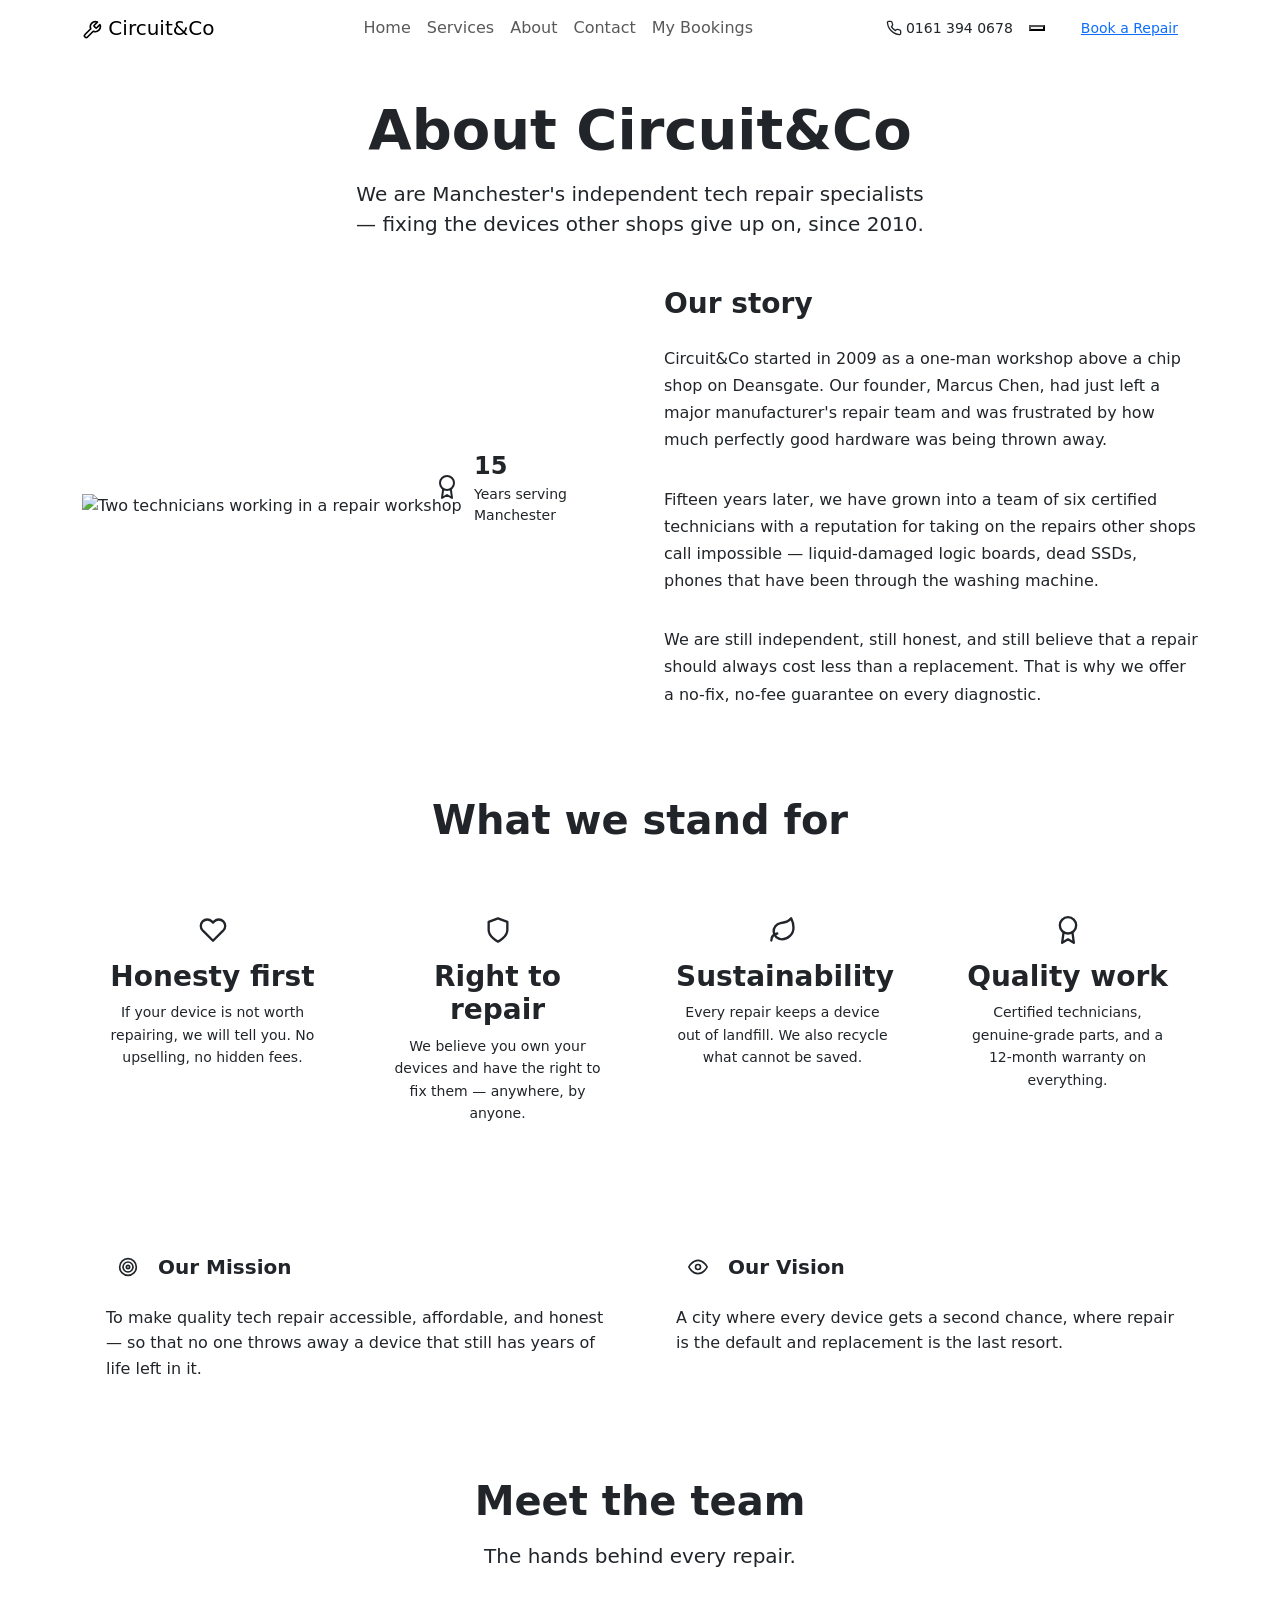
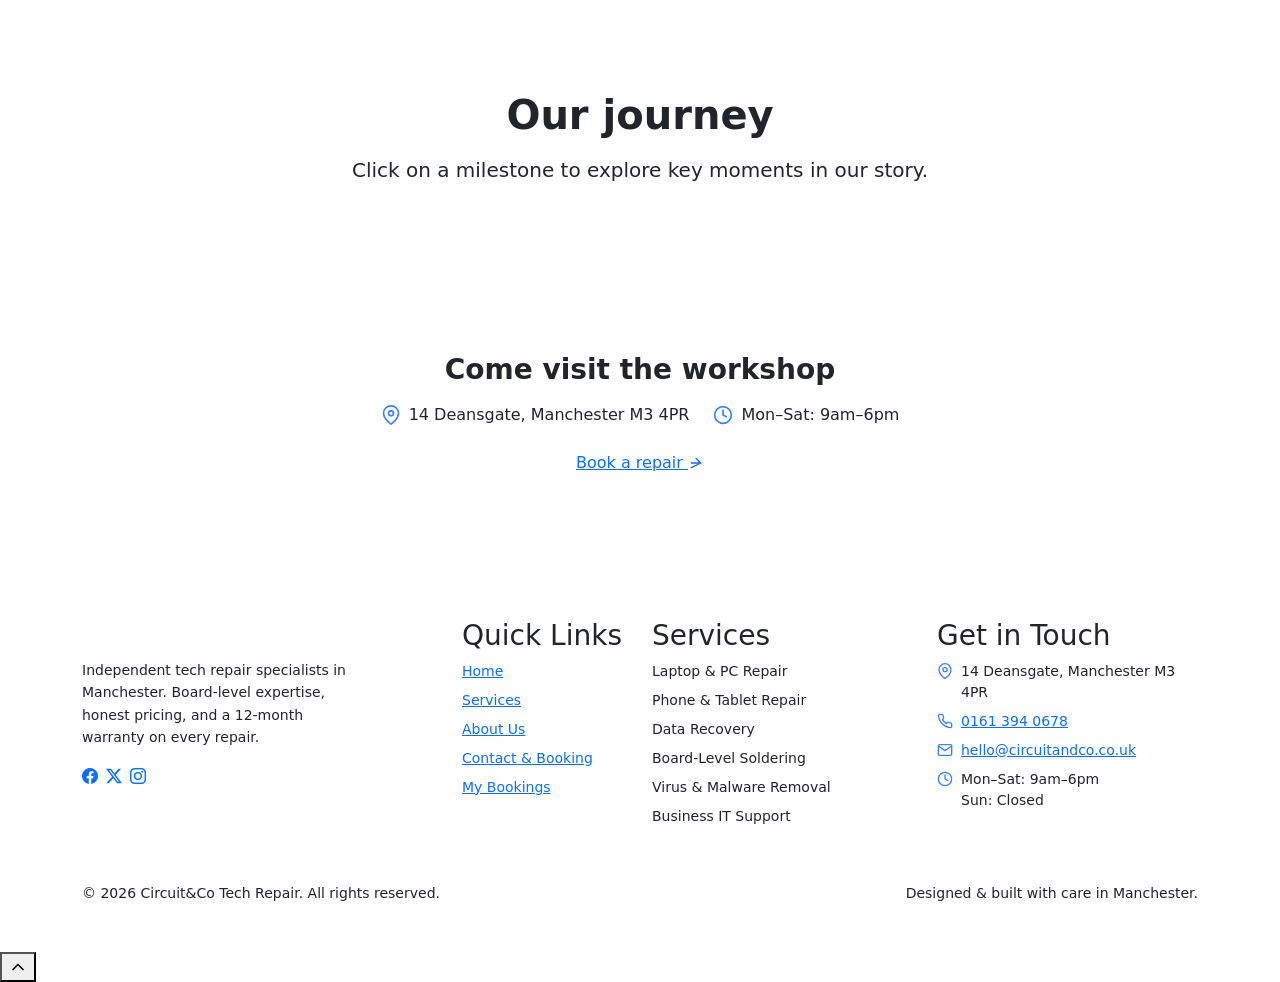
==== about.html @ a2ac9a2c "Create about.html This file contains the complete HTML structure for the About page of Circuit&Co, i" ====
<!doctype html>
<html lang="en">
  <head>
    <meta charset="UTF-8" />
    <meta name="viewport" content="width=device-width, initial-scale=1.0" />
    <meta name="description" content="About Circuit&Co — Manchester's independent tech repair specialists since 2010." />
    <title>About | Circuit&Co Tech Repair</title>
    <link href="https://cdn.jsdelivr.net/npm/bootstrap@5.3.3/dist/css/bootstrap.min.css" rel="stylesheet" />
    <link href="https://cdn.jsdelivr.net/npm/bootstrap-icons@1.11.3/font/bootstrap-icons.min.css" rel="stylesheet" />
    <link href="mycss/style.css" rel="stylesheet" />
  </head>
  <body>
    <!-- Shared navbar with glassmorphism styling -->
    <nav class="navbar navbar-expand-lg navbar-custom fixed-top" id="mainNav">
      <div class="container">
        <a class="navbar-brand" href="index.html">
          <span class="brand-icon"><svg xmlns="http://www.w3.org/2000/svg" width="20" height="20" viewBox="0 0 24 24" fill="none" stroke="currentColor" stroke-width="2" stroke-linecap="round" stroke-linejoin="round"><path d="M14.7 6.3a1 1 0 0 0 0 1.4l1.6 1.6a1 1 0 0 0 1.4 0l3.77-3.77a6 6 0 0 1-7.94 7.94l-6.91 6.91a2.12 2.12 0 0 1-3-3l6.91-6.91a6 6 0 0 1 7.94-7.94l-3.76 3.76z"/></svg></span>
          Circuit<span class="text-gradient">&Co</span>
        </a>
        <button class="navbar-toggler border-0" type="button" data-bs-toggle="collapse" data-bs-target="#navContent" aria-controls="navContent" aria-expanded="false" aria-label="Toggle navigation">
          <svg xmlns="http://www.w3.org/2000/svg" width="24" height="24" viewBox="0 0 24 24" fill="none" stroke="currentColor" stroke-width="2" stroke-linecap="round" stroke-linejoin="round"><line x1="3" y1="12" x2="21" y2="12"/><line x1="3" y1="6" x2="21" y2="6"/><line x1="3" y1="18" x2="21" y2="18"/></svg>
        </button>
        <div class="collapse navbar-collapse" id="navContent">
          <ul class="navbar-nav mx-auto">
            <li class="nav-item"><a class="nav-link" href="index.html">Home</a></li>
            <li class="nav-item"><a class="nav-link" href="services.html">Services</a></li>
            <li class="nav-item"><a class="nav-link" href="about.html">About</a></li>
            <li class="nav-item"><a class="nav-link" href="contact.html">Contact</a></li>
            <li class="nav-item"><a class="nav-link" href="bookings.html">My Bookings</a></li>
          </ul>
          <div class="d-flex align-items-center gap-3">
            <a href="tel:+441613940678" class="d-none d-lg-flex align-items-center gap-1 text-decoration-none small fw-medium" style="color: var(--slate-600);">
              <svg xmlns="http://www.w3.org/2000/svg" width="16" height="16" viewBox="0 0 24 24" fill="none" stroke="currentColor" stroke-width="2" stroke-linecap="round" stroke-linejoin="round"><path d="M22 16.92v3a2 2 0 0 1-2.18 2 19.79 19.79 0 0 1-8.63-3.07 19.5 19.5 0 0 1-6-6 19.79 19.79 0 0 1-3.07-8.67A2 2 0 0 1 4.11 2h3a2 2 0 0 1 2 1.72 12.84 12.84 0 0 0 .7 2.81 2 2 0 0 1-.45 2.11L8.09 9.91a16 16 0 0 0 6 6l1.27-1.27a2 2 0 0 1 2.11-.45 12.84 12.84 0 0 0 2.81.7A2 2 0 0 1 22 16.92z"/></svg>
              0161 394 0678
            </a>
            <!-- Dark/Light theme toggle -->
            <button class="theme-toggle" id="themeToggle" aria-label="Switch to dark mode"></button>
            <a href="contact.html" class="btn-primary-custom" style="font-size: 0.875rem; padding: 0.5rem 1.25rem;">Book a Repair</a>
          </div>
        </div>
      </div>
    </nav>

    <main style="padding-top: 80px;">
      <section class="py-3 pb-2">
        <div class="container text-center" style="max-width: 600px; margin: 0 auto;">
          <h1 class="display-4 fw-bold mb-3 animate-fade-in-up" style="color: var(--slate-900);">About <span class="text-gradient">Circuit&Co</span></h1>
          <p class="fs-5 animate-fade-in-up" style="color: var(--slate-600); animation-delay: 0.1s;">We are Manchester's independent tech repair specialists — fixing the devices other shops give up on, since 2010.</p>
        </div>
      </section>

      <section class="py-4">
        <div class="container">
          <div class="row align-items-center g-5">
            <div class="col-lg-6">
              <div class="position-relative">
                <div class="hero-img-wrap">
                  <img src="https://images.pexels.com/photos/4489776/pexels-photo-4489776.jpeg?auto=compress&cs=tinysrgb&h=650&w=940" alt="Two technicians working in a repair workshop" style="height: 400px;" loading="lazy" />
                </div>
                <div class="glass-strong position-absolute p-3" style="bottom: -24px; right: -16px; max-width: 220px;">
                  <div class="d-flex align-items-center gap-2">
                    <div class="d-flex align-items-center justify-content-center rounded-3" style="width: 48px; height: 48px; background: var(--primary-100); color: var(--primary-600);">
                      <svg xmlns="http://www.w3.org/2000/svg" width="24" height="24" viewBox="0 0 24 24" fill="none" stroke="currentColor" stroke-width="2" stroke-linecap="round" stroke-linejoin="round"><circle cx="12" cy="8" r="7"/><polyline points="8.21 13.89 7 23 12 20 17 23 15.79 13.88"/></svg>
                    </div>
                    <div>
                      <p class="fs-4 fw-bold mb-0" style="color: var(--slate-900);">15</p>
                      <p class="small mb-0" style="color: var(--slate-500);">Years serving Manchester</p>
                    </div>
                  </div>
                </div>
              </div>
            </div>
            <div class="col-lg-6">
              <h2 class="fs-3 fw-bold mb-4" style="color: var(--slate-900);">Our story</h2>
              <div class="d-flex flex-column gap-3" style="color: var(--slate-600); line-height: 1.7;">
                <p>Circuit&Co started in 2009 as a one-man workshop above a chip shop on Deansgate. Our founder, Marcus Chen, had just left a major manufacturer's repair team and was frustrated by how much perfectly good hardware was being thrown away.</p>
                <p>Fifteen years later, we have grown into a team of six certified technicians with a reputation for taking on the repairs other shops call impossible — liquid-damaged logic boards, dead SSDs, phones that have been through the washing machine.</p>
                <p>We are still independent, still honest, and still believe that a repair should always cost less than a replacement. That is why we offer a no-fix, no-fee guarantee on every diagnostic.</p>
              </div>
            </div>
          </div>
        </div>
      </section>

      <section class="py-5">
        <div class="container">
          <div class="text-center mb-5" style="max-width: 600px; margin: 0 auto;">
            <h2 class="display-6 fw-bold mb-3" style="color: var(--slate-900);">What we <span class="text-gradient">stand for</span></h2>
          </div>
          <div class="row g-4 stagger">
            <div class="col-sm-6 col-lg-3">
              <div class="glass p-4 text-center">
                <div class="service-icon-wrap mx-auto mb-3"><svg xmlns="http://www.w3.org/2000/svg" width="28" height="28" viewBox="0 0 24 24" fill="none" stroke="currentColor" stroke-width="2" stroke-linecap="round" stroke-linejoin="round"><path d="M20.84 4.61a5.5 5.5 0 0 0-7.78 0L12 5.67l-1.06-1.06a5.5 5.5 0 0 0-7.78 7.78l1.06 1.06L12 21.23l7.78-7.78 1.06-1.06a5.5 5.5 0 0 0 0-7.78z"/></svg></div>
                <h3 class="fw-bold mb-2" style="color: var(--slate-900);">Honesty first</h3>
                <p class="small mb-0" style="color: var(--slate-600); line-height: 1.6;">If your device is not worth repairing, we will tell you. No upselling, no hidden fees.</p>
              </div>
            </div>
            <div class="col-sm-6 col-lg-3">
              <div class="glass p-4 text-center">
                <div class="service-icon-wrap mx-auto mb-3"><svg xmlns="http://www.w3.org/2000/svg" width="28" height="28" viewBox="0 0 24 24" fill="none" stroke="currentColor" stroke-width="2" stroke-linecap="round" stroke-linejoin="round"><path d="M12 22s8-4 8-10V5l-8-3-8 3v7c0 6 8 10 8 10z"/></svg></div>
                <h3 class="fw-bold mb-2" style="color: var(--slate-900);">Right to repair</h3>
                <p class="small mb-0" style="color: var(--slate-600); line-height: 1.6;">We believe you own your devices and have the right to fix them — anywhere, by anyone.</p>
              </div>
            </div>
            <div class="col-sm-6 col-lg-3">
              <div class="glass p-4 text-center">
                <div class="service-icon-wrap mx-auto mb-3"><svg xmlns="http://www.w3.org/2000/svg" width="28" height="28" viewBox="0 0 24 24" fill="none" stroke="currentColor" stroke-width="2" stroke-linecap="round" stroke-linejoin="round"><path d="M11 20A7 7 0 0 1 9.8 6.1C15.5 5 17 4.48 19 2c1 2 2 4.18 2 8 0 5.5-4.78 10-10 10z"/><path d="M2 21c0-3 1.85-5.36 5.08-6"/></svg></div>
                <h3 class="fw-bold mb-2" style="color: var(--slate-900);">Sustainability</h3>
                <p class="small mb-0" style="color: var(--slate-600); line-height: 1.6;">Every repair keeps a device out of landfill. We also recycle what cannot be saved.</p>
              </div>
            </div>
            <div class="col-sm-6 col-lg-3">
              <div class="glass p-4 text-center">
                <div class="service-icon-wrap mx-auto mb-3"><svg xmlns="http://www.w3.org/2000/svg" width="28" height="28" viewBox="0 0 24 24" fill="none" stroke="currentColor" stroke-width="2" stroke-linecap="round" stroke-linejoin="round"><circle cx="12" cy="8" r="7"/><polyline points="8.21 13.89 7 23 12 20 17 23 15.79 13.88"/></svg></div>
                <h3 class="fw-bold mb-2" style="color: var(--slate-900);">Quality work</h3>
                <p class="small mb-0" style="color: var(--slate-600); line-height: 1.6;">Certified technicians, genuine-grade parts, and a 12-month warranty on everything.</p>
              </div>
            </div>
          </div>
        </div>
      </section>

      <section class="py-4">
        <div class="container">
          <div class="row g-4">
            <div class="col-md-6">
              <div class="glass p-4">
                <div class="d-flex align-items-center gap-2 mb-3">
                  <div class="d-flex align-items-center justify-content-center rounded-3" style="width: 44px; height: 44px; background: var(--primary-100); color: var(--primary-600);">
                    <svg xmlns="http://www.w3.org/2000/svg" width="20" height="20" viewBox="0 0 24 24" fill="none" stroke="currentColor" stroke-width="2" stroke-linecap="round" stroke-linejoin="round"><circle cx="12" cy="12" r="10"/><circle cx="12" cy="12" r="6"/><circle cx="12" cy="12" r="2"/></svg>
                  </div>
                  <h3 class="fs-5 fw-bold mb-0" style="color: var(--slate-900);">Our Mission</h3>
                </div>
                <p class="mb-0" style="color: var(--slate-600); line-height: 1.6;">To make quality tech repair accessible, affordable, and honest — so that no one throws away a device that still has years of life left in it.</p>
              </div>
            </div>
            <div class="col-md-6">
              <div class="glass p-4">
                <div class="d-flex align-items-center gap-2 mb-3">
                  <div class="d-flex align-items-center justify-content-center rounded-3" style="width: 44px; height: 44px; background: var(--accent-100); color: var(--accent);">
                    <svg xmlns="http://www.w3.org/2000/svg" width="20" height="20" viewBox="0 0 24 24" fill="none" stroke="currentColor" stroke-width="2" stroke-linecap="round" stroke-linejoin="round"><path d="M1 12s4-8 11-8 11 8 11 8-4 8-11 8-11-8-11-8z"/><circle cx="12" cy="12" r="3"/></svg>
                  </div>
                  <h3 class="fs-5 fw-bold mb-0" style="color: var(--slate-900);">Our Vision</h3>
                </div>
                <p class="mb-0" style="color: var(--slate-600); line-height: 1.6;">A city where every device gets a second chance, where repair is the default and replacement is the last resort.</p>
              </div>
            </div>
          </div>
        </div>
      </section>

      <section class="py-5">
        <div class="container">
          <div class="text-center mb-5" style="max-width: 600px; margin: 0 auto;">
            <h2 class="display-6 fw-bold mb-3" style="color: var(--slate-900);">Meet the <span class="text-gradient">team</span></h2>
            <p class="fs-5" style="color: var(--slate-600);">The hands behind every repair.</p>
          </div>
          <div class="row g-4 stagger" id="team-grid"></div>
        </div>
      </section>

      <!-- Interactive Timeline -->
      <section class="py-5">
        <div class="container">
          <div class="text-center mb-5" style="max-width: 600px; margin: 0 auto;">
            <h2 class="display-6 fw-bold mb-3" style="color: var(--slate-900);">Our <span class="text-gradient">journey</span></h2>
            <p class="fs-5" style="color: var(--slate-600);">Click on a milestone to explore key moments in our story.</p>
          </div>
          <div class="timeline" id="timeline-container"></div>
        </div>
      </section>

      <section class="py-4 pb-5">
        <div class="container">
          <div class="glass-strong p-5 text-center">
            <h2 class="fs-3 fw-bold mb-3" style="color: var(--slate-900);">Come visit the workshop</h2>
            <div class="d-flex flex-wrap justify-content-center gap-4 mb-4" style="color: var(--slate-600);">
              <span class="d-flex align-items-center gap-2"><svg xmlns="http://www.w3.org/2000/svg" width="20" height="20" viewBox="0 0 24 24" fill="none" stroke="#3b82f6" stroke-width="2" stroke-linecap="round" stroke-linejoin="round"><path d="M21 10c0 7-9 13-9 13s-9-6-9-13a9 9 0 0 1 18 0z"/><circle cx="12" cy="10" r="3"/></svg> 14 Deansgate, Manchester M3 4PR</span>
              <span class="d-flex align-items-center gap-2"><svg xmlns="http://www.w3.org/2000/svg" width="20" height="20" viewBox="0 0 24 24" fill="none" stroke="#3b82f6" stroke-width="2" stroke-linecap="round" stroke-linejoin="round"><circle cx="12" cy="12" r="10"/><polyline points="12 6 12 12 16 14"/></svg> Mon–Sat: 9am–6pm</span>
            </div>
            <a href="contact.html" class="btn-primary-custom">
              Book a repair
              <svg xmlns="http://www.w3.org/2000/svg" width="16" height="16" viewBox="0 0 24 24" fill="none" stroke="currentColor" stroke-width="2" stroke-linecap="round" stroke-linejoin="round"><line x1="5" y1="12" x2="19" y2="12"/><polyline points="12 5 19 12 5 19"/></svg>
            </a>
          </div>
        </div>
      </section>
    </main>

    <!--  Shared footer -->
    <footer class="footer-custom py-5">
      <div class="container">
        <div class="row g-4">
          <div class="col-lg-4">
            <a class="navbar-brand text-white mb-3 d-flex align-items-center gap-2" href="index.html">
              <span class="brand-icon"><svg xmlns="http://www.w3.org/2000/svg" width="20" height="20" viewBox="0 0 24 24" fill="none" stroke="currentColor" stroke-width="2" stroke-linecap="round" stroke-linejoin="round"><path d="M14.7 6.3a1 1 0 0 0 0 1.4l1.6 1.6a1 1 0 0 0 1.4 0l3.77-3.77a6 6 0 0 1-7.94 7.94l-6.91 6.91a2.12 2.12 0 0 1-3-3l6.91-6.91a6 6 0 0 1 7.94-7.94l-3.76 3.76z"/></svg></span>
              Circuit&Co
            </a>
            <p class="small" style="color: var(--slate-400); line-height: 1.6; max-width: 280px;">Independent tech repair specialists in Manchester. Board-level expertise, honest pricing, and a 12-month warranty on every repair.</p>
            <div class="d-flex gap-2 mt-3">
              <a href="#" class="footer-social" aria-label="Facebook"><i class="bi bi-facebook"></i></a>
              <a href="#" class="footer-social" aria-label="Twitter"><i class="bi bi-twitter-x"></i></a>
              <a href="#" class="footer-social" aria-label="Instagram"><i class="bi bi-instagram"></i></a>
            </div>
          </div>
          <div class="col-6 col-lg-2">
            <h3>Quick Links</h3>
            <ul class="list-unstyled d-flex flex-column gap-2 small">
              <li><a href="index.html">Home</a></li><li><a href="services.html">Services</a></li><li><a href="about.html">About Us</a></li><li><a href="contact.html">Contact &amp; Booking</a></li><li><a href="bookings.html">My Bookings</a></li>
            </ul>
          </div>
          <div class="col-6 col-lg-3">
            <h3>Services</h3>
            <ul class="list-unstyled d-flex flex-column gap-2 small">
              <li>Laptop &amp; PC Repair</li><li>Phone &amp; Tablet Repair</li><li>Data Recovery</li><li>Board-Level Soldering</li><li>Virus &amp; Malware Removal</li><li>Business IT Support</li>
            </ul>
          </div>
          <div class="col-lg-3">
            <h3>Get in Touch</h3>
            <ul class="list-unstyled d-flex flex-column gap-2 small">
              <li class="d-flex align-items-start gap-2"><svg xmlns="http://www.w3.org/2000/svg" width="16" height="16" viewBox="0 0 24 24" fill="none" stroke="#3b82f6" stroke-width="2" stroke-linecap="round" stroke-linejoin="round" style="margin-top: 2px; flex-shrink: 0;"><path d="M21 10c0 7-9 13-9 13s-9-6-9-13a9 9 0 0 1 18 0z"/><circle cx="12" cy="10" r="3"/></svg> 14 Deansgate, Manchester M3 4PR</li>
              <li class="d-flex align-items-center gap-2"><svg xmlns="http://www.w3.org/2000/svg" width="16" height="16" viewBox="0 0 24 24" fill="none" stroke="#3b82f6" stroke-width="2" stroke-linecap="round" stroke-linejoin="round" style="flex-shrink: 0;"><path d="M22 16.92v3a2 2 0 0 1-2.18 2 19.79 19.79 0 0 1-8.63-3.07 19.5 19.5 0 0 1-6-6 19.79 19.79 0 0 1-3.07-8.67A2 2 0 0 1 4.11 2h3a2 2 0 0 1 2 1.72 12.84 12.84 0 0 0 .7 2.81 2 2 0 0 1-.45 2.11L8.09 9.91a16 16 0 0 0 6 6l1.27-1.27a2 2 0 0 1 2.11-.45 12.84 12.84 0 0 0 2.81.7A2 2 0 0 1 22 16.92z"/></svg> <a href="tel:+441613940678">0161 394 0678</a></li>
              <li class="d-flex align-items-center gap-2"><svg xmlns="http://www.w3.org/2000/svg" width="16" height="16" viewBox="0 0 24 24" fill="none" stroke="#3b82f6" stroke-width="2" stroke-linecap="round" stroke-linejoin="round" style="flex-shrink: 0;"><path d="M4 4h16c1.1 0 2 .9 2 2v12c0 1.1-.9 2-2 2H4c-1.1 0-2-.9-2-2V6c0-1.1.9-2 2-2z"/><polyline points="22,6 12,13 2,6"/></svg> <a href="mailto:hello@circuitandco.co.uk">hello@circuitandco.co.uk</a></li>
              <li class="d-flex align-items-start gap-2"><svg xmlns="http://www.w3.org/2000/svg" width="16" height="16" viewBox="0 0 24 24" fill="none" stroke="#3b82f6" stroke-width="2" stroke-linecap="round" stroke-linejoin="round" style="margin-top: 2px; flex-shrink: 0;"><circle cx="12" cy="12" r="10"/><polyline points="12 6 12 12 16 14"/></svg> Mon–Sat: 9am–6pm<br>Sun: Closed</li>
            </ul>
          </div>
        </div>
        <div class="mt-4 pt-3 d-flex flex-column flex-sm-row justify-content-between align-items-center gap-2 small" style="border-top: 1px solid var(--slate-800); color: var(--slate-500);">
          <p class="mb-0">&copy; <span id="current-year"></span> Circuit&Co Tech Repair. All rights reserved.</p>
          <p class="mb-0">Designed &amp; built with care in Manchester.</p>
        </div>
      </div>
    </footer>

    <!--  Back-to-top button -->
    <button class="back-to-top" id="backToTop" aria-label="Back to top">
      <svg xmlns="http://www.w3.org/2000/svg" width="20" height="20" viewBox="0 0 24 24" fill="none" stroke="currentColor" stroke-width="2" stroke-linecap="round" stroke-linejoin="round"><polyline points="18 15 12 9 6 15"/></svg>
    </button>

    <script src="https://code.jquery.com/jquery-3.7.1.min.js"></script>
    <script src="https://cdn.jsdelivr.net/npm/bootstrap@5.3.3/dist/js/bootstrap.bundle.min.js"></script>
    <script src="myjs/data.js"></script>
    <script src="myjs/app.js"></script>
    <script src="myjs/about.js"></script>
    <script>document.getElementById('current-year').textContent = new Date().getFullYear();</script>
  </body>
</html>
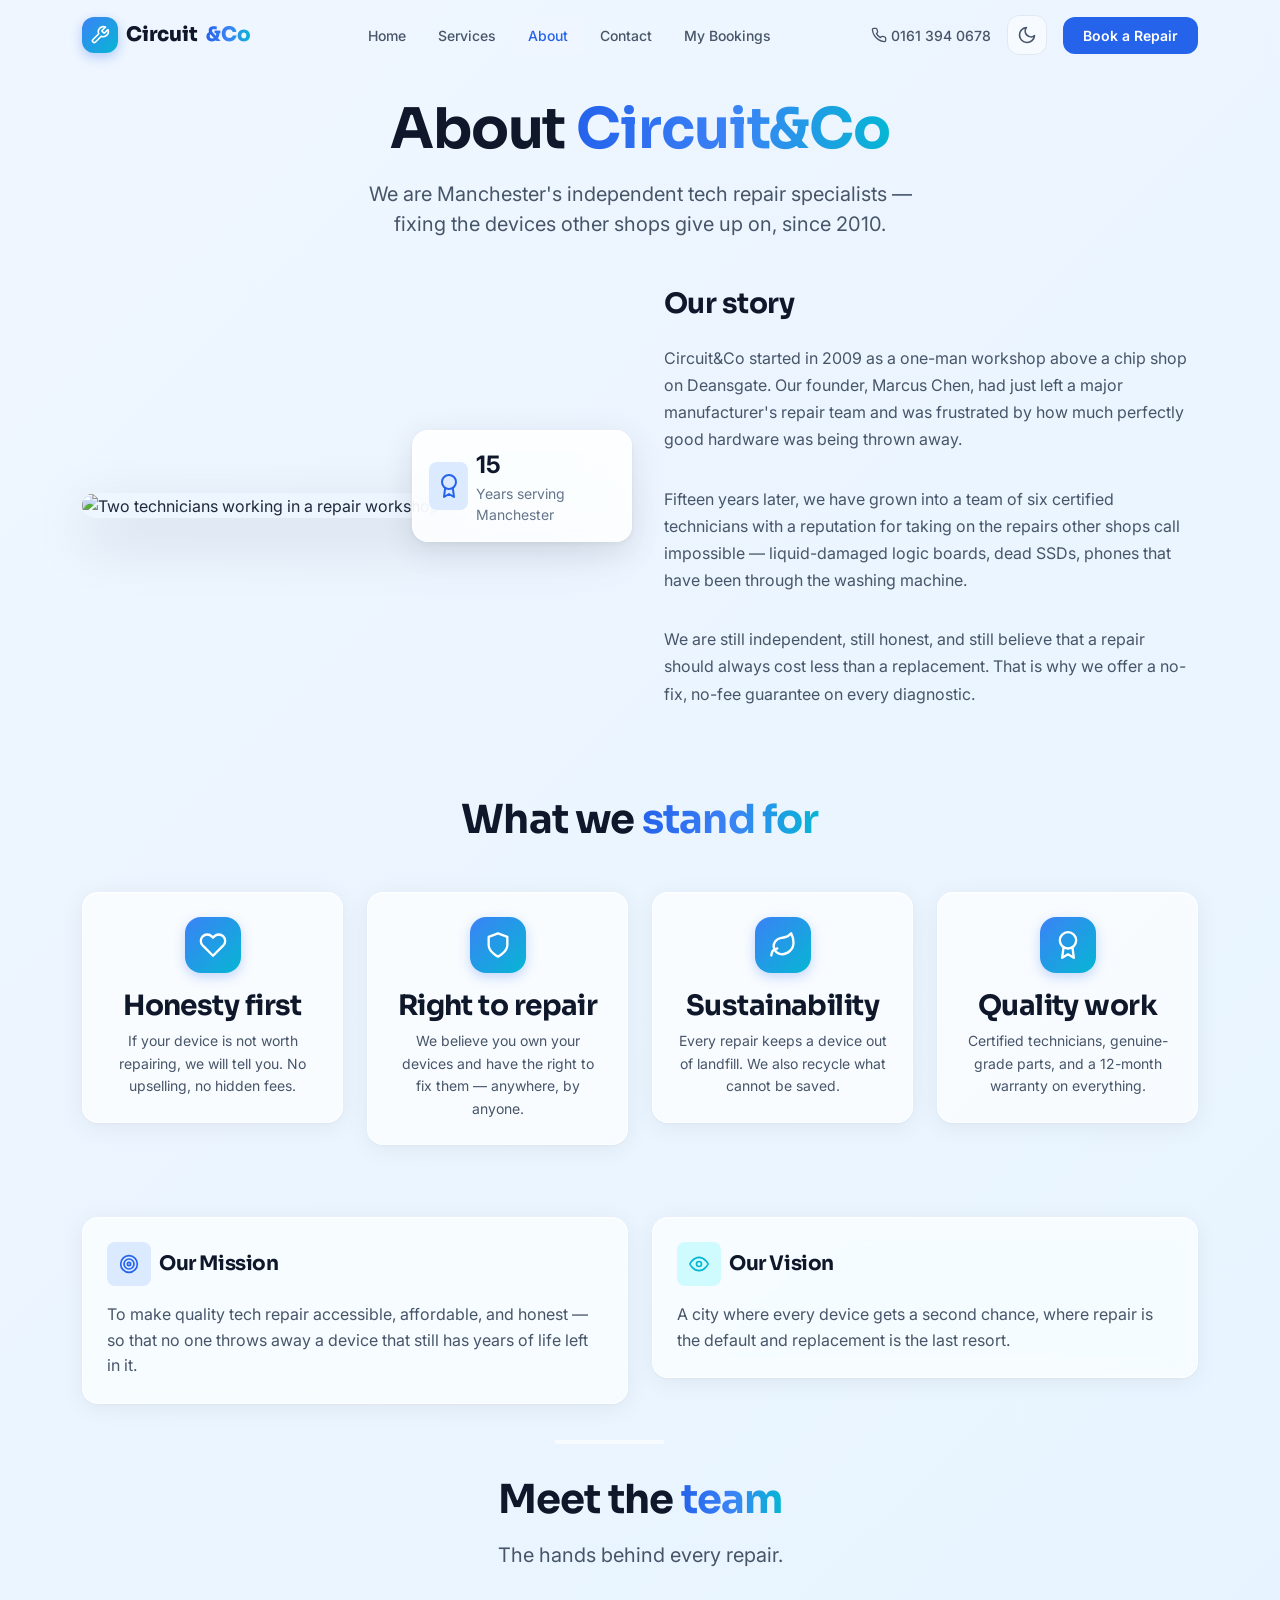
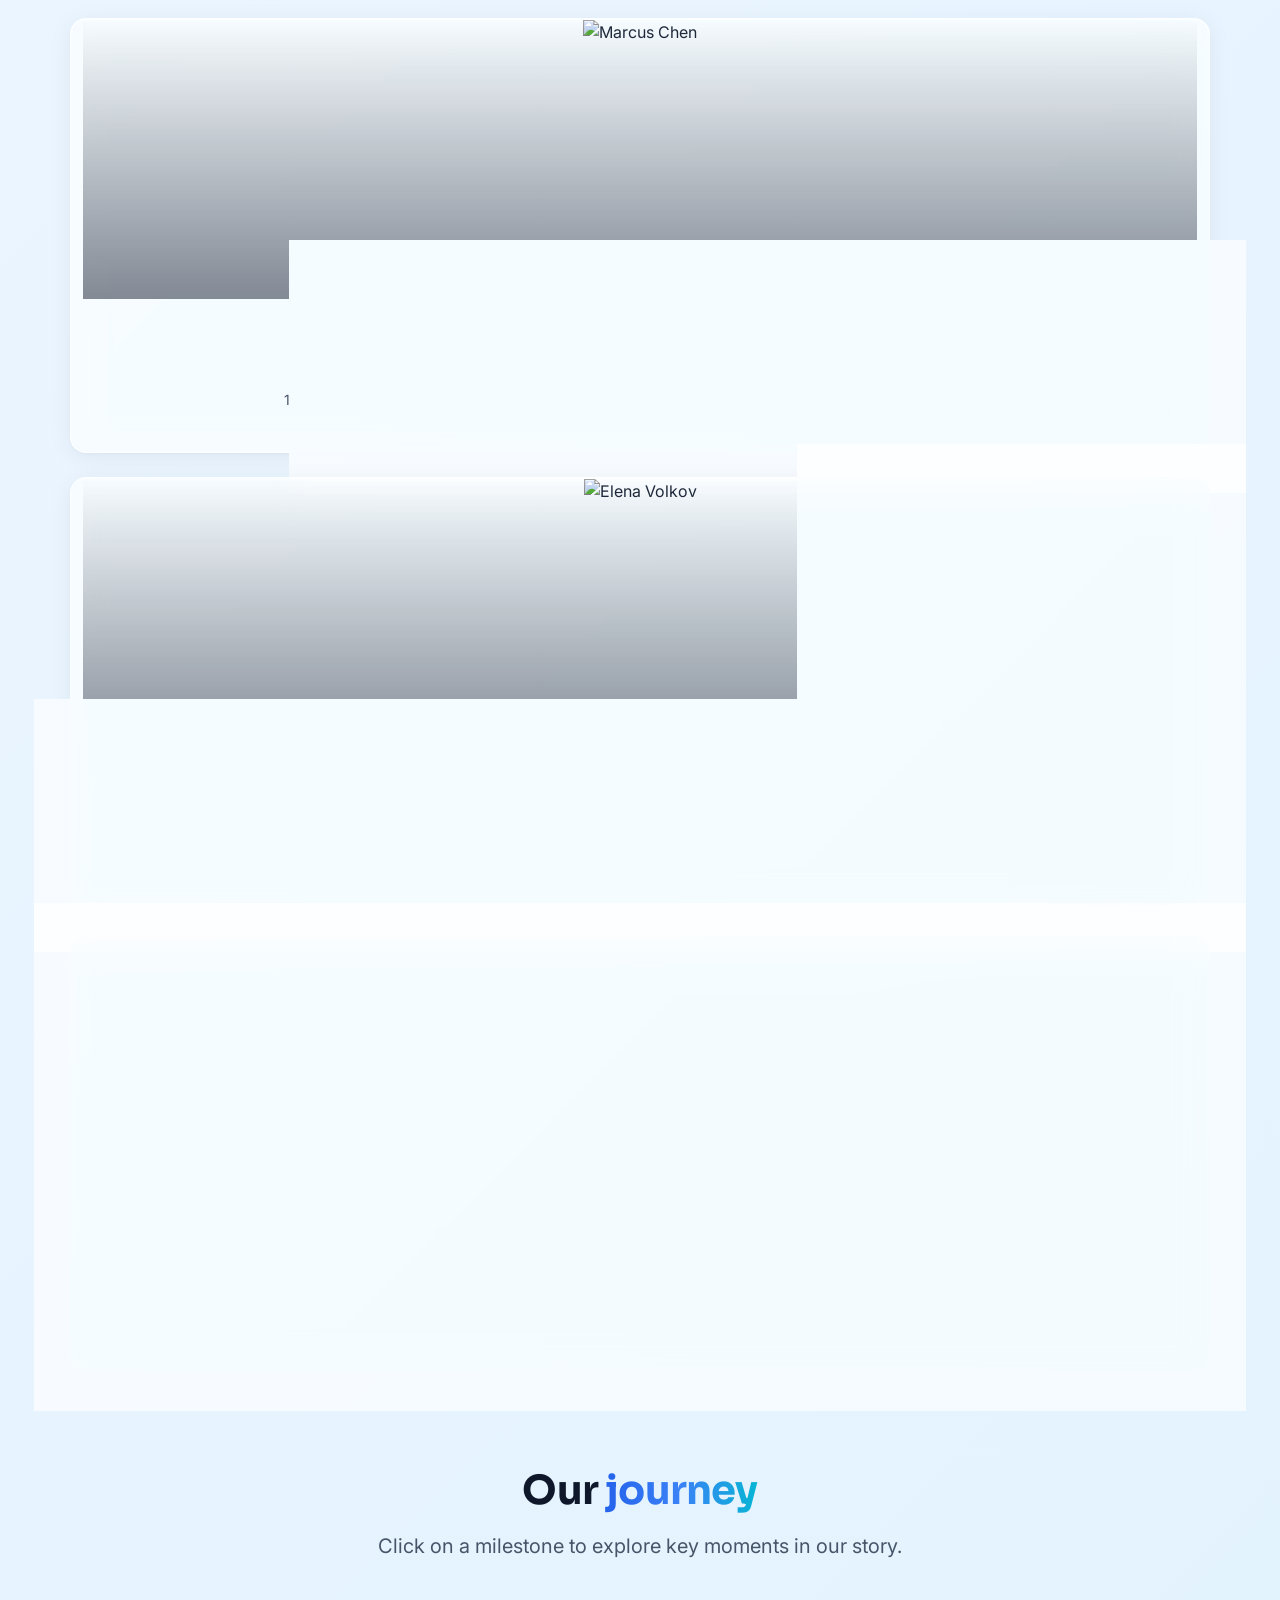
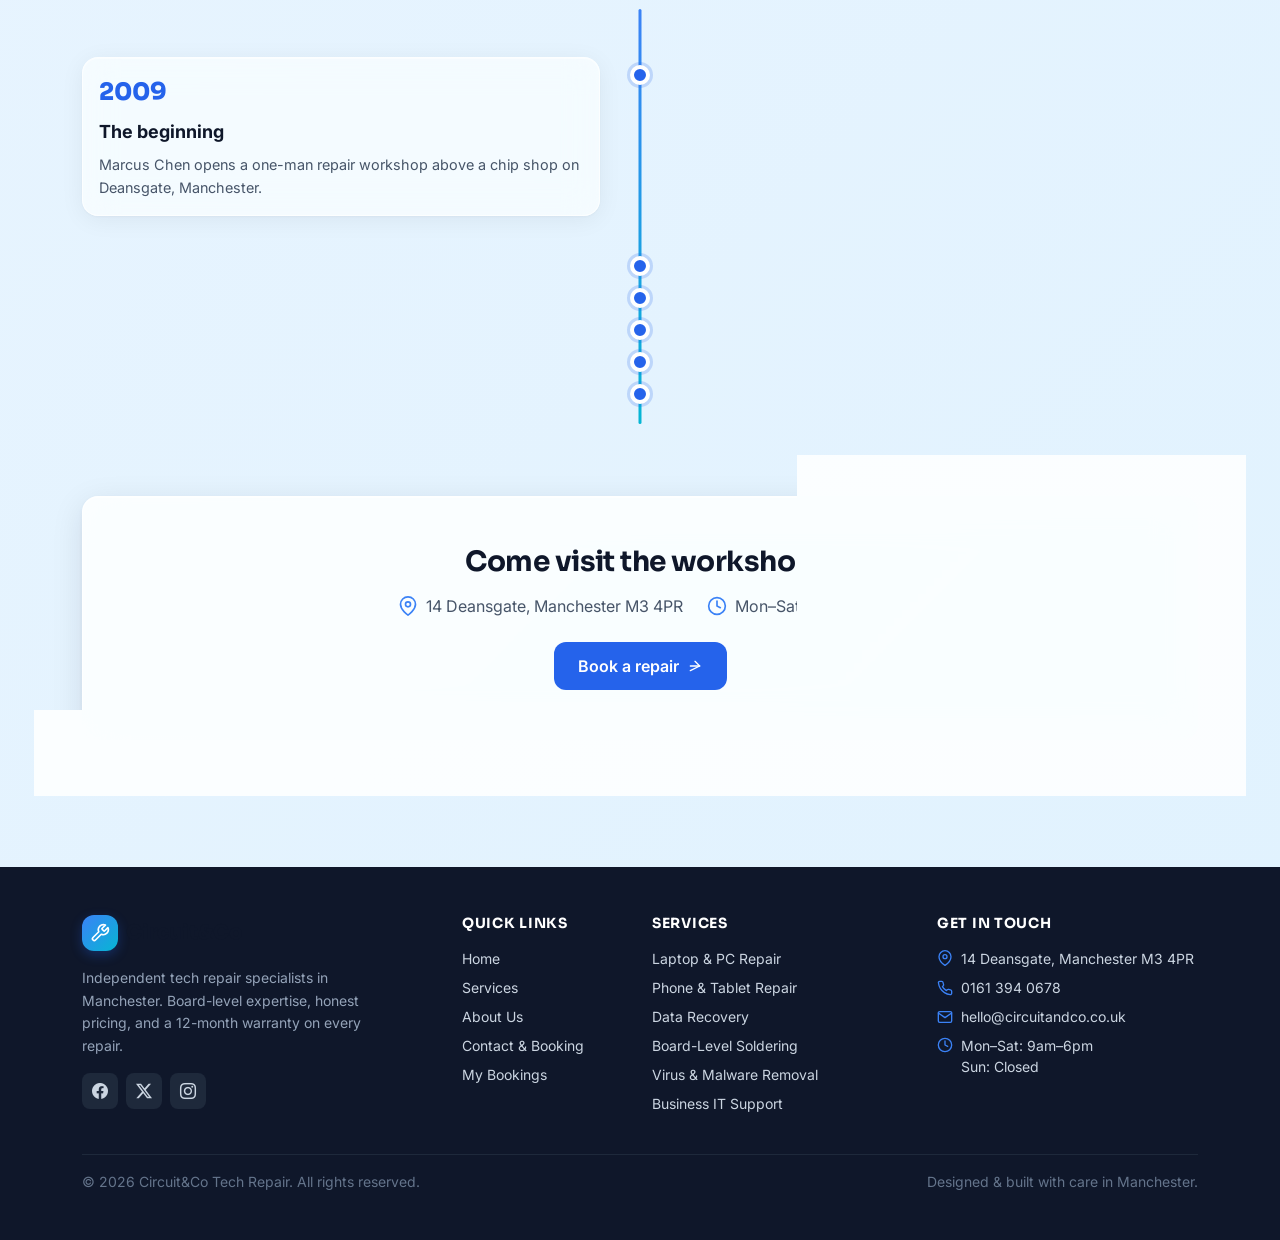
==== commit 2a85f8ef: "Update about.html Refactor CSS and JS file paths in about.html" ====
--- a/about.html
+++ b/about.html
@@ -7,7 +7,7 @@
     <title>About | Circuit&Co Tech Repair</title>
     <link href="https://cdn.jsdelivr.net/npm/bootstrap@5.3.3/dist/css/bootstrap.min.css" rel="stylesheet" />
     <link href="https://cdn.jsdelivr.net/npm/bootstrap-icons@1.11.3/font/bootstrap-icons.min.css" rel="stylesheet" />
-    <link href="mycss/style.css" rel="stylesheet" />
+    <link href="style.css" rel="stylesheet" />
   </head>
   <body>
     <!-- Shared navbar with glassmorphism styling -->
@@ -239,9 +239,9 @@
 
     <script src="https://code.jquery.com/jquery-3.7.1.min.js"></script>
     <script src="https://cdn.jsdelivr.net/npm/bootstrap@5.3.3/dist/js/bootstrap.bundle.min.js"></script>
-    <script src="myjs/data.js"></script>
-    <script src="myjs/app.js"></script>
-    <script src="myjs/about.js"></script>
+    <script src="data.js"></script>
+    <script src="app.js"></script>
+    <script src="about.js"></script>
     <script>document.getElementById('current-year').textContent = new Date().getFullYear();</script>
   </body>
 </html>
--- a/style.css
+++ b/style.css
@@ -0,0 +1,892 @@
+/* ===== Project Architecture & CSS System =====
+   Full colour system with CSS custom properties, glassmorphism utilities,
+   responsive breakpoints, accessibility (focus rings, ARIA-friendly contrast),
+   and reusable component classes (buttons, cards, forms, navbar, footer).
+*/
+
+@import url('https://fonts.googleapis.com/css2?family=Inter:wght@400;500;600;700&family=Sora:wght@500;600;700;800&display=swap');
+
+:root {
+  --primary: #2563eb;
+  --primary-light: #3b82f6;
+  --primary-dark: #1d4ed8;
+  --primary-50: #eff6ff;
+  --primary-100: #dbeafe;
+  --primary-200: #bfdbfe;
+  --primary-300: #93c5fd;
+  --primary-400: #60a5fa;
+  --primary-500: #3b82f6;
+  --primary-600: #2563eb;
+  --primary-700: #1d4ed8;
+  --accent: #06b6d4;
+  --accent-400: #22d3ee;
+  --accent-500: #06b6d4;
+  --accent-100: #cffafe;
+  --success: #22c55e;
+  --success-100: #dcfce7;
+  --success-600: #16a34a;
+  --warning: #f59e0b;
+  --warning-100: #fef3c7;
+  --warning-400: #fbbf24;
+  --warning-600: #d97706;
+  --error: #ef4444;
+  --error-100: #fee2e2;
+  --error-500: #ef4444;
+  --error-600: #dc2626;
+  --slate-50: #f8fafc;
+  --slate-100: #f1f5f9;
+  --slate-200: #e2e8f0;
+  --slate-300: #cbd5e1;
+  --slate-400: #94a3b8;
+  --slate-500: #64748b;
+  --slate-600: #475569;
+  --slate-700: #334155;
+  --slate-800: #1e293b;
+  --slate-900: #0f172a;
+}
+
+* {
+  box-sizing: border-box;
+}
+
+html {
+  scroll-behavior: smooth;
+}
+
+body {
+  font-family: 'Inter', system-ui, sans-serif;
+  background: linear-gradient(135deg, #eff6ff 0%, #e0f2fe 25%, #ecfeff 50%, #e0f2fe 75%, #eff6ff 100%);
+  background-size: 400% 400%;
+  animation: gradientShift 15s ease infinite;
+  color: var(--slate-800);
+  min-height: 100vh;
+}
+
+h1, h2, h3, h4, h5, h6 {
+  font-family: 'Sora', 'Inter', sans-serif;
+  font-weight: 700;
+  letter-spacing: -0.02em;
+}
+
+/* ===== Glassmorphism ===== */
+.glass {
+  background: rgba(255, 255, 255, 0.65);
+  backdrop-filter: blur(16px) saturate(160%);
+  -webkit-backdrop-filter: blur(16px) saturate(160%);
+  border: 1px solid rgba(255, 255, 255, 0.7);
+  box-shadow: 0 4px 24px rgba(15, 23, 42, 0.06), 0 1px 3px rgba(15, 23, 42, 0.04), inset 0 1px 0 rgba(255, 255, 255, 0.5);
+  border-radius: 1rem;
+}
+
+.glass-strong {
+  background: rgba(255, 255, 255, 0.85);
+  backdrop-filter: blur(20px) saturate(180%);
+  -webkit-backdrop-filter: blur(20px) saturate(180%);
+  border: 1px solid rgba(255, 255, 255, 0.8);
+  box-shadow: 0 8px 32px rgba(15, 23, 42, 0.1), 0 2px 6px rgba(15, 23, 42, 0.05), inset 0 1px 0 rgba(255, 255, 255, 0.6);
+  border-radius: 1rem;
+}
+
+.glass-nav {
+  background: rgba(255, 255, 255, 0.72);
+  backdrop-filter: blur(20px) saturate(180%);
+  -webkit-backdrop-filter: blur(20px) saturate(180%);
+  border-bottom: 1px solid rgba(255, 255, 255, 0.6);
+}
+
+/* ===== Gradient text ===== */
+.text-gradient {
+  background: linear-gradient(to right, var(--primary-600), var(--primary-500), var(--accent-500));
+  -webkit-background-clip: text;
+  background-clip: text;
+  -webkit-text-fill-color: transparent;
+}
+
+/* ===== Navbar ===== */
+.navbar-custom {
+  transition: all 0.3s ease;
+  padding-top: 0.75rem;
+  padding-bottom: 0.75rem;
+}
+.navbar-custom.scrolled {
+  background: rgba(255, 255, 255, 0.72);
+  backdrop-filter: blur(20px) saturate(180%);
+  -webkit-backdrop-filter: blur(20px) saturate(180%);
+  border-bottom: 1px solid rgba(255, 255, 255, 0.6);
+  box-shadow: 0 2px 12px rgba(15, 23, 42, 0.06);
+}
+.navbar-brand {
+  font-family: 'Sora', sans-serif;
+  font-weight: 800;
+  font-size: 1.25rem;
+  color: var(--slate-900) !important;
+  display: flex;
+  align-items: center;
+  gap: 0.5rem;
+}
+.brand-icon {
+  display: flex;
+  align-items: center;
+  justify-content: center;
+  width: 2.25rem;
+  height: 2.25rem;
+  border-radius: 0.75rem;
+  background: linear-gradient(135deg, var(--primary-500), var(--accent-500));
+  color: #fff;
+  box-shadow: 0 4px 12px rgba(37, 99, 235, 0.3);
+}
+.navbar-custom .nav-link {
+  font-weight: 500;
+  font-size: 0.875rem;
+  color: var(--slate-600);
+  padding: 0.5rem 1rem !important;
+  border-radius: 0.5rem;
+  transition: all 0.2s ease;
+}
+.navbar-custom .nav-link:hover {
+  color: var(--primary-600);
+  background: var(--slate-50);
+}
+.navbar-custom .nav-link.active {
+  color: var(--primary-600) !important;
+  background: var(--primary-50);
+}
+
+/* ===== Buttons ===== */
+.btn-primary-custom {
+  display: inline-flex;
+  align-items: center;
+  justify-content: center;
+  gap: 0.5rem;
+  padding: 0.75rem 1.5rem;
+  border-radius: 0.75rem;
+  background: var(--primary-600);
+  color: #fff;
+  font-weight: 600;
+  border: none;
+  transition: all 0.3s ease;
+  text-decoration: none;
+}
+.btn-primary-custom:hover {
+  background: var(--primary-700);
+  color: #fff;
+  box-shadow: 0 8px 20px rgba(37, 99, 235, 0.3);
+  transform: translateY(-1px);
+}
+.btn-primary-custom:active {
+  transform: scale(0.97);
+}
+.btn-primary-custom:disabled {
+  opacity: 0.5;
+  cursor: not-allowed;
+}
+
+.btn-secondary-custom {
+  display: inline-flex;
+  align-items: center;
+  justify-content: center;
+  gap: 0.5rem;
+  padding: 0.75rem 1.5rem;
+  border-radius: 0.75rem;
+  background: #fff;
+  color: var(--slate-700);
+  font-weight: 600;
+  border: 1px solid var(--slate-200);
+  transition: all 0.3s ease;
+  text-decoration: none;
+}
+.btn-secondary-custom:hover {
+  border-color: var(--primary-300);
+  color: var(--primary-600);
+  box-shadow: 0 4px 12px rgba(15, 23, 42, 0.08);
+  transform: translateY(-1px);
+}
+
+/* ===== Cards ===== */
+.service-card {
+  transition: all 0.3s ease;
+  cursor: pointer;
+  text-decoration: none;
+  color: inherit;
+  display: block;
+  height: 100%;
+}
+.service-card:hover {
+  box-shadow: 0 12px 40px rgba(15, 23, 42, 0.12);
+  transform: translateY(-4px);
+}
+.service-icon-wrap {
+  display: flex;
+  align-items: center;
+  justify-content: center;
+  width: 3.5rem;
+  height: 3.5rem;
+  border-radius: 1rem;
+  background: linear-gradient(135deg, var(--primary-500), var(--accent-500));
+  color: #fff;
+  box-shadow: 0 4px 12px rgba(37, 99, 235, 0.25);
+  margin-bottom: 1.25rem;
+}
+
+/* ===== Hero image overlay ===== */
+.hero-img-wrap {
+  position: relative;
+  border-radius: 1.5rem;
+  overflow: hidden;
+  box-shadow: 0 20px 60px rgba(15, 23, 42, 0.15);
+}
+.hero-img-wrap img {
+  width: 100%;
+  height: 420px;
+  object-fit: cover;
+}
+.hero-img-overlay {
+  position: absolute;
+  inset: 0;
+  background: linear-gradient(to top, rgba(15, 23, 42, 0.4), transparent);
+}
+
+.float-card {
+  animation: float 6s ease-in-out infinite;
+}
+
+@keyframes float {
+  0%, 100% { transform: translateY(0); }
+  50% { transform: translateY(-20px); }
+}
+
+/* ===== Form ===== */
+.form-control-custom,
+.form-select-custom {
+  width: 100%;
+  padding: 0.75rem 1rem;
+  border-radius: 0.75rem;
+  background: rgba(255, 255, 255, 0.8);
+  border: 1px solid var(--slate-200);
+  color: var(--slate-800);
+  transition: all 0.2s ease;
+  font-size: 0.95rem;
+}
+.form-control-custom:focus,
+.form-select-custom:focus {
+  outline: none;
+  border-color: var(--primary-400);
+  box-shadow: 0 0 0 3px rgba(59, 130, 246, 0.15);
+  background: #fff;
+}
+.form-control-custom.is-invalid,
+.form-select-custom.is-invalid {
+  border-color: var(--error-500);
+}
+.form-control-custom.is-invalid:focus,
+.form-select-custom.is-invalid:focus {
+  box-shadow: 0 0 0 3px rgba(239, 68, 68, 0.15);
+}
+.form-label-custom {
+  display: block;
+  font-size: 0.875rem;
+  font-weight: 600;
+  color: var(--slate-700);
+  margin-bottom: 0.375rem;
+}
+.required-star {
+  color: var(--error-500);
+}
+.field-error {
+  display: none;
+  align-items: center;
+  gap: 0.25rem;
+  font-size: 0.8125rem;
+  color: var(--error-600);
+  margin-top: 0.25rem;
+}
+.field-error.show {
+  display: flex;
+  animation: fadeInDown 0.2s ease;
+}
+
+/* ===== Status badges ===== */
+.status-badge {
+  display: inline-flex;
+  align-items: center;
+  gap: 0.375rem;
+  padding: 0.25rem 0.75rem;
+  border-radius: 9999px;
+  font-size: 0.75rem;
+  font-weight: 600;
+}
+.status-pending { background: var(--warning-100); color: var(--warning-600); }
+.status-confirmed { background: var(--primary-100); color: var(--primary-600); }
+.status-completed { background: var(--success-100); color: var(--success-600); }
+.status-cancelled { background: var(--error-100); color: var(--error-600); }
+
+/* ===== FAQ accordion ===== */
+.faq-item {
+  border-radius: 1rem;
+  overflow: hidden;
+  margin-bottom: 1rem;
+}
+.faq-item summary {
+  display: flex;
+  align-items: center;
+  justify-content: space-between;
+  cursor: pointer;
+  padding: 1.25rem;
+  font-weight: 600;
+  color: var(--slate-900);
+  list-style: none;
+}
+.faq-item summary::-webkit-details-marker { display: none; }
+.faq-item summary .faq-toggle {
+  margin-left: 1rem;
+  color: var(--primary-500);
+  font-size: 1.25rem;
+  line-height: 1;
+  transition: transform 0.3s ease;
+}
+.faq-item[open] summary .faq-toggle { transform: rotate(45deg); }
+.faq-item .faq-answer {
+  padding: 0 1.25rem 1.25rem;
+  color: var(--slate-600);
+  line-height: 1.6;
+  font-size: 0.9rem;
+}
+
+/* ===== Filter tabs ===== */
+.filter-tab {
+  padding: 0.5rem 1rem;
+  border-radius: 0.5rem;
+  font-size: 0.875rem;
+  font-weight: 500;
+  border: none;
+  background: rgba(255, 255, 255, 0.65);
+  backdrop-filter: blur(16px);
+  -webkit-backdrop-filter: blur(16px);
+  color: var(--slate-600);
+  transition: all 0.2s ease;
+}
+.filter-tab:hover { color: var(--primary-600); }
+.filter-tab.active {
+  background: var(--primary-600);
+  color: #fff;
+  box-shadow: 0 4px 12px rgba(37, 99, 235, 0.25);
+}
+
+/* ===== Footer ===== */
+.footer-custom {
+  background: var(--slate-900);
+  color: var(--slate-300);
+  margin-top: 5rem;
+}
+.footer-custom a { color: var(--slate-300); text-decoration: none; transition: color 0.2s; }
+.footer-custom a:hover { color: var(--primary-400); }
+.footer-custom h3 { color: #fff; font-size: 0.875rem; text-transform: uppercase; letter-spacing: 0.05em; margin-bottom: 1rem; }
+.footer-social {
+  display: flex;
+  align-items: center;
+  justify-content: center;
+  width: 2.25rem;
+  height: 2.25rem;
+  border-radius: 0.5rem;
+  background: var(--slate-800);
+  transition: all 0.2s ease;
+}
+.footer-social:hover { background: var(--primary-600); color: #fff; }
+
+/* ===== Animations ===== */
+@keyframes gradientShift {
+  0% { background-position: 0% 50%; }
+  50% { background-position: 100% 50%; }
+  100% { background-position: 0% 50%; }
+}
+@keyframes fadeIn { from { opacity: 0; } to { opacity: 1; } }
+@keyframes fadeInUp { from { opacity: 0; transform: translateY(30px); } to { opacity: 1; transform: translateY(0); } }
+@keyframes fadeInDown { from { opacity: 0; transform: translateY(-10px); } to { opacity: 1; transform: translateY(0); } }
+@keyframes scaleIn { from { opacity: 0; transform: scale(0.95); } to { opacity: 1; transform: scale(1); } }
+
+.animate-fade-in { animation: fadeIn 0.6s ease-out forwards; }
+.animate-fade-in-up { animation: fadeInUp 0.6s ease-out forwards; }
+.animate-fade-in-down { animation: fadeInDown 0.6s ease-out forwards; }
+.animate-scale-in { animation: scaleIn 0.4s ease-out forwards; }
+
+.stagger > * { opacity: 0; animation: fadeInUp 0.6s ease-out forwards; }
+.stagger > *:nth-child(1) { animation-delay: 0.05s; }
+.stagger > *:nth-child(2) { animation-delay: 0.15s; }
+.stagger > *:nth-child(3) { animation-delay: 0.25s; }
+.stagger > *:nth-child(4) { animation-delay: 0.35s; }
+.stagger > *:nth-child(5) { animation-delay: 0.45s; }
+.stagger > *:nth-child(6) { animation-delay: 0.55s; }
+
+/* ===== Utility ===== */
+.section-padding { padding-top: 3rem; padding-bottom: 3rem; }
+.text-slate-600 { color: var(--slate-600); }
+.text-slate-500 { color: var(--slate-500); }
+.text-slate-400 { color: var(--slate-400); }
+.text-primary-600 { color: var(--primary-600) !important; }
+.text-success-600 { color: var(--success-600); }
+.text-error-600 { color: var(--error-600); }
+.bg-primary-50 { background: var(--primary-50); }
+.bg-primary-100 { background: var(--primary-100); }
+.bg-success-100 { background: var(--success-100); }
+.bg-warning-100 { background: var(--warning-100); }
+.bg-error-100 { background: var(--error-100); }
+.rounded-2xl { border-radius: 1rem; }
+.rounded-3xl { border-radius: 1.5rem; }
+
+/* ===== Focus accessibility ===== */
+a:focus-visible,
+button:focus-visible,
+input:focus-visible,
+select:focus-visible,
+textarea:focus-visible {
+  outline: none;
+  box-shadow: 0 0 0 3px rgba(37, 99, 235, 0.4);
+  border-radius: 0.5rem;
+}
+
+/* ===== Reduced motion ===== */
+@media (prefers-reduced-motion: reduce) {
+  *, *::before, *::after {
+    animation-duration: 0.01ms !important;
+    animation-iteration-count: 1 !important;
+    transition-duration: 0.01ms !important;
+    scroll-behavior: auto !important;
+  }
+}
+
+/* ===== Mobile nav ===== */
+@media (max-width: 991px) {
+  .navbar-custom .navbar-collapse {
+    background: rgba(255, 255, 255, 0.85);
+    backdrop-filter: blur(20px);
+    -webkit-backdrop-filter: blur(20px);
+    border-radius: 1rem;
+    padding: 1rem;
+    margin-top: 0.5rem;
+  }
+}
+
+/* ===== Dark Theme ===== */
+[data-theme="dark"] {
+  --primary-50: #172554;
+  --primary-100: #1e3a8a;
+  --primary-200: #1e40af;
+  --primary-300: #3b82f6;
+  --primary-400: #60a5fa;
+  --primary-500: #3b82f6;
+  --primary-600: #60a5fa;
+  --primary-700: #93c5fd;
+  --accent-100: #164e63;
+  --accent-400: #22d3ee;
+  --accent-500: #06b6d4;
+  --success-100: #14532d;
+  --success-600: #4ade80;
+  --warning-100: #78350f;
+  --warning-400: #fbbf24;
+  --warning-600: #fbbf24;
+  --error-100: #7f1d1d;
+  --error-500: #f87171;
+  --error-600: #fca5a5;
+  --slate-50: #1e293b;
+  --slate-100: #1e293b;
+  --slate-200: #334155;
+  --slate-300: #475569;
+  --slate-400: #64748b;
+  --slate-500: #94a3b8;
+  --slate-600: #cbd5e1;
+  --slate-700: #e2e8f0;
+  --slate-800: #f1f5f9;
+  --slate-900: #f8fafc;
+}
+
+[data-theme="dark"] body {
+  background: linear-gradient(135deg, #0f172a 0%, #1e293b 25%, #0f172a 50%, #1e293b 75%, #0f172a 100%);
+  background-size: 400% 400%;
+  animation: gradientShift 15s ease infinite;
+  color: var(--slate-600);
+}
+
+[data-theme="dark"] .glass {
+  background: rgba(30, 41, 59, 0.65);
+  border: 1px solid rgba(100, 116, 139, 0.2);
+  box-shadow: 0 4px 24px rgba(0, 0, 0, 0.3), inset 0 1px 0 rgba(255, 255, 255, 0.05);
+}
+
+[data-theme="dark"] .glass-strong {
+  background: rgba(30, 41, 59, 0.85);
+  border: 1px solid rgba(100, 116, 139, 0.25);
+  box-shadow: 0 8px 32px rgba(0, 0, 0, 0.4), inset 0 1px 0 rgba(255, 255, 255, 0.05);
+}
+
+[data-theme="dark"] .navbar-custom.scrolled {
+  background: rgba(15, 23, 42, 0.8);
+  border-bottom: 1px solid rgba(100, 116, 139, 0.2);
+  box-shadow: 0 2px 12px rgba(0, 0, 0, 0.3);
+}
+
+[data-theme="dark"] .navbar-custom .nav-link {
+  color: var(--slate-500);
+}
+[data-theme="dark"] .navbar-custom .nav-link:hover {
+  background: var(--slate-200);
+}
+[data-theme="dark"] .navbar-custom .nav-link.active {
+  color: var(--primary-400) !important;
+  background: var(--slate-200);
+}
+
+[data-theme="dark"] .navbar-brand {
+  color: var(--slate-900) !important;
+}
+
+[data-theme="dark"] .form-control-custom,
+[data-theme="dark"] .form-select-custom {
+  background: rgba(30, 41, 59, 0.8);
+  border: 1px solid var(--slate-300);
+  color: var(--slate-600);
+}
+[data-theme="dark"] .form-control-custom::placeholder {
+  color: var(--slate-400);
+}
+[data-theme="dark"] .form-control-custom:focus,
+[data-theme="dark"] .form-select-custom:focus {
+  background: var(--slate-100);
+}
+
+[data-theme="dark"] .btn-secondary-custom {
+  background: var(--slate-200);
+  color: var(--slate-700);
+  border-color: var(--slate-300);
+}
+
+[data-theme="dark"] .footer-custom {
+  background: #020617;
+}
+
+[data-theme="dark"] .faq-item summary {
+  color: var(--slate-900);
+}
+
+[data-theme="dark"] .filter-tab {
+  background: rgba(30, 41, 59, 0.65);
+  color: var(--slate-500);
+}
+
+[data-theme="dark"] .hero-img-overlay {
+  background: linear-gradient(to top, rgba(15, 23, 42, 0.6), transparent);
+}
+
+[data-theme="dark"] .text-gradient {
+  background: linear-gradient(to right, var(--primary-400), var(--primary-300), var(--accent-400));
+  -webkit-background-clip: text;
+  background-clip: text;
+  -webkit-text-fill-color: transparent;
+}
+
+/* Theme toggle button */
+.theme-toggle {
+  display: flex;
+  align-items: center;
+  justify-content: center;
+  width: 2.5rem;
+  height: 2.5rem;
+  border-radius: 0.75rem;
+  border: 1px solid var(--slate-200);
+  background: rgba(255, 255, 255, 0.5);
+  color: var(--slate-600);
+  cursor: pointer;
+  transition: all 0.3s ease;
+  backdrop-filter: blur(8px);
+  -webkit-backdrop-filter: blur(8px);
+}
+.theme-toggle:hover {
+  border-color: var(--primary-400);
+  color: var(--primary-600);
+}
+[data-theme="dark"] .theme-toggle {
+  background: rgba(30, 41, 59, 0.5);
+  border-color: var(--slate-300);
+  color: var(--slate-500);
+}
+
+/* ===== Back to top ===== */
+.back-to-top {
+  position: fixed;
+  bottom: 2rem;
+  right: 2rem;
+  width: 3rem;
+  height: 3rem;
+  border-radius: 50%;
+  background: var(--primary-600);
+  color: #fff;
+  border: none;
+  cursor: pointer;
+  display: flex;
+  align-items: center;
+  justify-content: center;
+  opacity: 0;
+  visibility: hidden;
+  transform: translateY(20px);
+  transition: all 0.3s ease;
+  z-index: 1000;
+  box-shadow: 0 4px 16px rgba(37, 99, 235, 0.3);
+}
+.back-to-top.show {
+  opacity: 1;
+  visibility: visible;
+  transform: translateY(0);
+}
+.back-to-top:hover {
+  background: var(--primary-700);
+  transform: translateY(-2px);
+  box-shadow: 0 6px 20px rgba(37, 99, 235, 0.4);
+}
+[data-theme="dark"] .back-to-top {
+  background: var(--primary-500);
+}
+
+/* ===== Interactive timeline ===== */
+.timeline {
+  position: relative;
+  padding: 2rem 0;
+}
+.timeline::before {
+  content: '';
+  position: absolute;
+  left: 50%;
+  top: 0;
+  bottom: 0;
+  width: 3px;
+  background: linear-gradient(to bottom, var(--primary-500), var(--accent-500));
+  border-radius: 2px;
+  transform: translateX(-50%);
+}
+.timeline-item {
+  position: relative;
+  width: 50%;
+  padding: 1rem 2.5rem 1rem 0;
+}
+.timeline-item:nth-child(even) {
+  margin-left: 50%;
+  padding: 1rem 0 1rem 2.5rem;
+}
+.timeline-dot {
+  position: absolute;
+  right: -10px;
+  top: 1.5rem;
+  width: 20px;
+  height: 20px;
+  border-radius: 50%;
+  background: var(--primary-600);
+  border: 4px solid #fff;
+  box-shadow: 0 0 0 3px rgba(37, 99, 235, 0.2);
+  cursor: pointer;
+  transition: all 0.3s ease;
+  z-index: 2;
+}
+.timeline-item:nth-child(even) .timeline-dot {
+  right: auto;
+  left: -10px;
+}
+.timeline-dot:hover {
+  transform: scale(1.3);
+  box-shadow: 0 0 0 5px rgba(37, 99, 235, 0.3);
+}
+.timeline-content {
+  display: none;
+}
+.timeline-content.show {
+  display: block;
+}
+.timeline-year {
+  font-family: 'Sora', sans-serif;
+  font-weight: 800;
+  font-size: 1.5rem;
+  color: var(--primary-600);
+  margin-bottom: 0.5rem;
+}
+.timeline-title {
+  font-weight: 700;
+  font-size: 1.125rem;
+  color: var(--slate-900);
+  margin-bottom: 0.5rem;
+}
+.timeline-text {
+  color: var(--slate-600);
+  line-height: 1.6;
+  font-size: 0.9rem;
+}
+@media (max-width: 767px) {
+  .timeline::before {
+    left: 20px;
+  }
+  .timeline-item {
+    width: 100%;
+    padding: 1rem 0 1rem 3rem;
+  }
+  .timeline-item:nth-child(even) {
+    margin-left: 0;
+    padding: 1rem 0 1rem 3rem;
+  }
+  .timeline-dot {
+    left: 10px !important;
+    right: auto !important;
+  }
+}
+
+/* ===== Map pins ===== */
+.map-container {
+  position: relative;
+  border-radius: 1.5rem;
+  overflow: hidden;
+  box-shadow: 0 8px 32px rgba(15, 23, 42, 0.12);
+}
+.map-container img {
+  width: 100%;
+  height: 350px;
+  object-fit: cover;
+}
+.map-pin {
+  position: absolute;
+  width: 32px;
+  height: 32px;
+  cursor: pointer;
+  z-index: 5;
+}
+.map-pin svg {
+  filter: drop-shadow(0 4px 8px rgba(0, 0, 0, 0.3));
+  transition: transform 0.3s ease;
+}
+.map-pin:hover svg {
+  transform: scale(1.2) translateY(-4px);
+}
+.map-pin-popup {
+  position: absolute;
+  bottom: calc(100% + 12px);
+  left: 50%;
+  transform: translateX(-50%);
+  background: #fff;
+  border-radius: 0.75rem;
+  padding: 0.75rem 1rem;
+  box-shadow: 0 8px 24px rgba(15, 23, 42, 0.2);
+  white-space: nowrap;
+  font-size: 0.8125rem;
+  opacity: 0;
+  visibility: hidden;
+  transition: all 0.3s ease;
+  z-index: 10;
+}
+.map-pin-popup::after {
+  content: '';
+  position: absolute;
+  top: 100%;
+  left: 50%;
+  transform: translateX(-50%);
+  border: 6px solid transparent;
+  border-top-color: #fff;
+}
+.map-pin.active .map-pin-popup {
+  opacity: 1;
+  visibility: visible;
+  transform: translateX(-50%) translateY(-4px);
+}
+[data-theme="dark"] .map-pin-popup {
+  background: var(--slate-100);
+  color: var(--slate-700);
+}
+[data-theme="dark"] .map-pin-popup::after {
+  border-top-color: var(--slate-100);
+}
+.map-pin-popup strong {
+  display: block;
+  color: var(--slate-900);
+  margin-bottom: 2px;
+}
+[data-theme="dark"] .map-pin-popup strong {
+  color: var(--slate-900);
+}
+.map-pin-popup span {
+  color: var(--slate-500);
+}
+
+/* ===== Pricing summary ===== */
+.pricing-summary {
+  border-radius: 1rem;
+  padding: 1.25rem;
+  background: rgba(255, 255, 255, 0.5);
+  border: 1px solid var(--slate-200);
+}
+[data-theme="dark"] .pricing-summary {
+  background: rgba(30, 41, 59, 0.5);
+}
+.pricing-row {
+  display: flex;
+  justify-content: space-between;
+  align-items: center;
+  padding: 0.5rem 0;
+  font-size: 0.875rem;
+}
+.pricing-row:not(:last-child) {
+  border-bottom: 1px dashed var(--slate-200);
+}
+.pricing-row .label {
+  color: var(--slate-500);
+}
+.pricing-row .value {
+  font-weight: 600;
+  color: var(--slate-800);
+}
+.pricing-row.total .value {
+  font-size: 1.25rem;
+  font-weight: 800;
+  color: var(--primary-600);
+}
+.pricing-row.discount .value {
+  color: var(--success-600);
+}
+.promo-input-group {
+  display: flex;
+  gap: 0.5rem;
+  margin-top: 0.75rem;
+}
+.promo-input-group input {
+  flex: 1;
+  padding: 0.5rem 0.75rem;
+  border-radius: 0.5rem;
+  border: 1px solid var(--slate-200);
+  background: rgba(255, 255, 255, 0.8);
+  font-size: 0.8125rem;
+  color: var(--slate-700);
+}
+[data-theme="dark"] .promo-input-group input {
+  background: rgba(30, 41, 59, 0.8);
+  border-color: var(--slate-300);
+  color: var(--slate-600);
+}
+.promo-input-group input:focus {
+  outline: none;
+  border-color: var(--primary-400);
+  box-shadow: 0 0 0 3px rgba(59, 130, 246, 0.15);
+}
+.promo-btn {
+  padding: 0.5rem 1rem;
+  border-radius: 0.5rem;
+  border: none;
+  background: var(--slate-200);
+  color: var(--slate-700);
+  font-size: 0.8125rem;
+  font-weight: 600;
+  cursor: pointer;
+  transition: all 0.2s ease;
+}
+.promo-btn:hover {
+  background: var(--primary-600);
+  color: #fff;
+}
+.promo-message {
+  font-size: 0.75rem;
+  margin-top: 0.5rem;
+  min-height: 1.2em;
+}
+.promo-message.success { color: var(--success-600); }
+.promo-message.error { color: var(--error-600); }
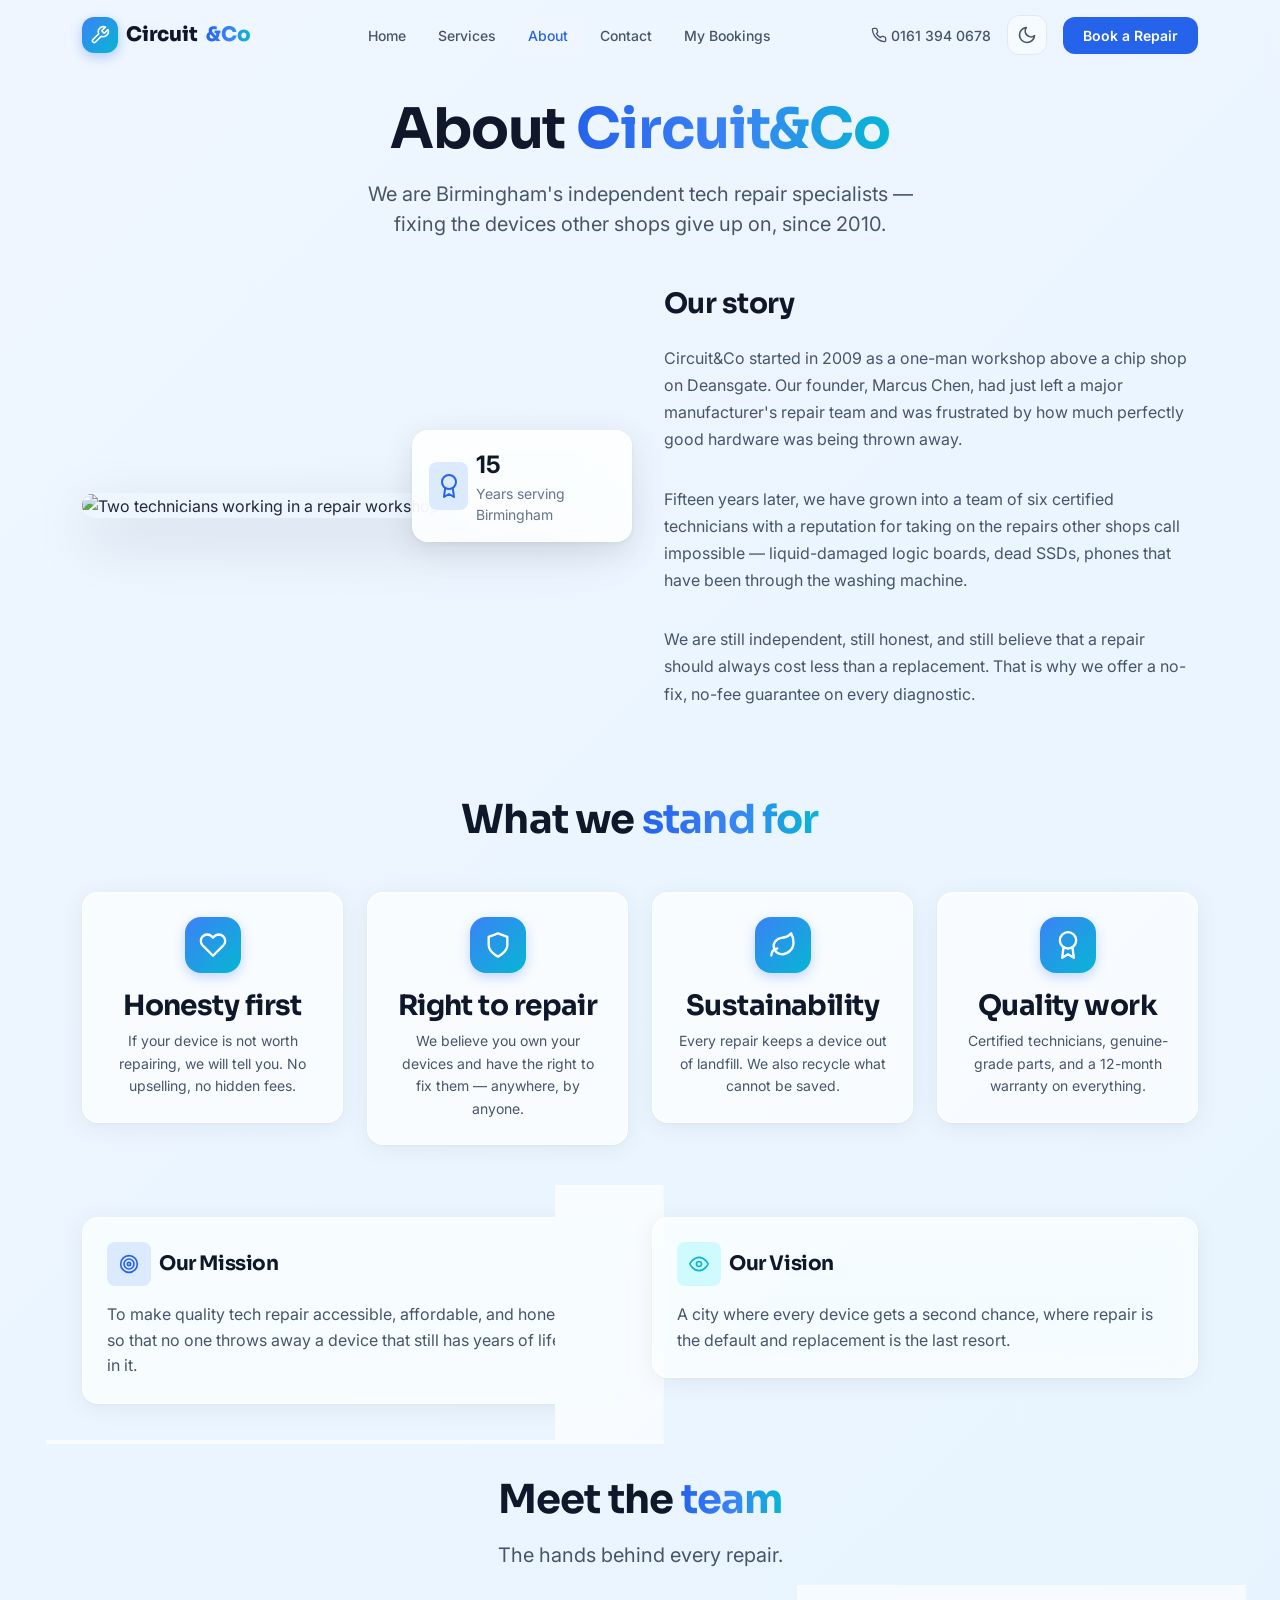
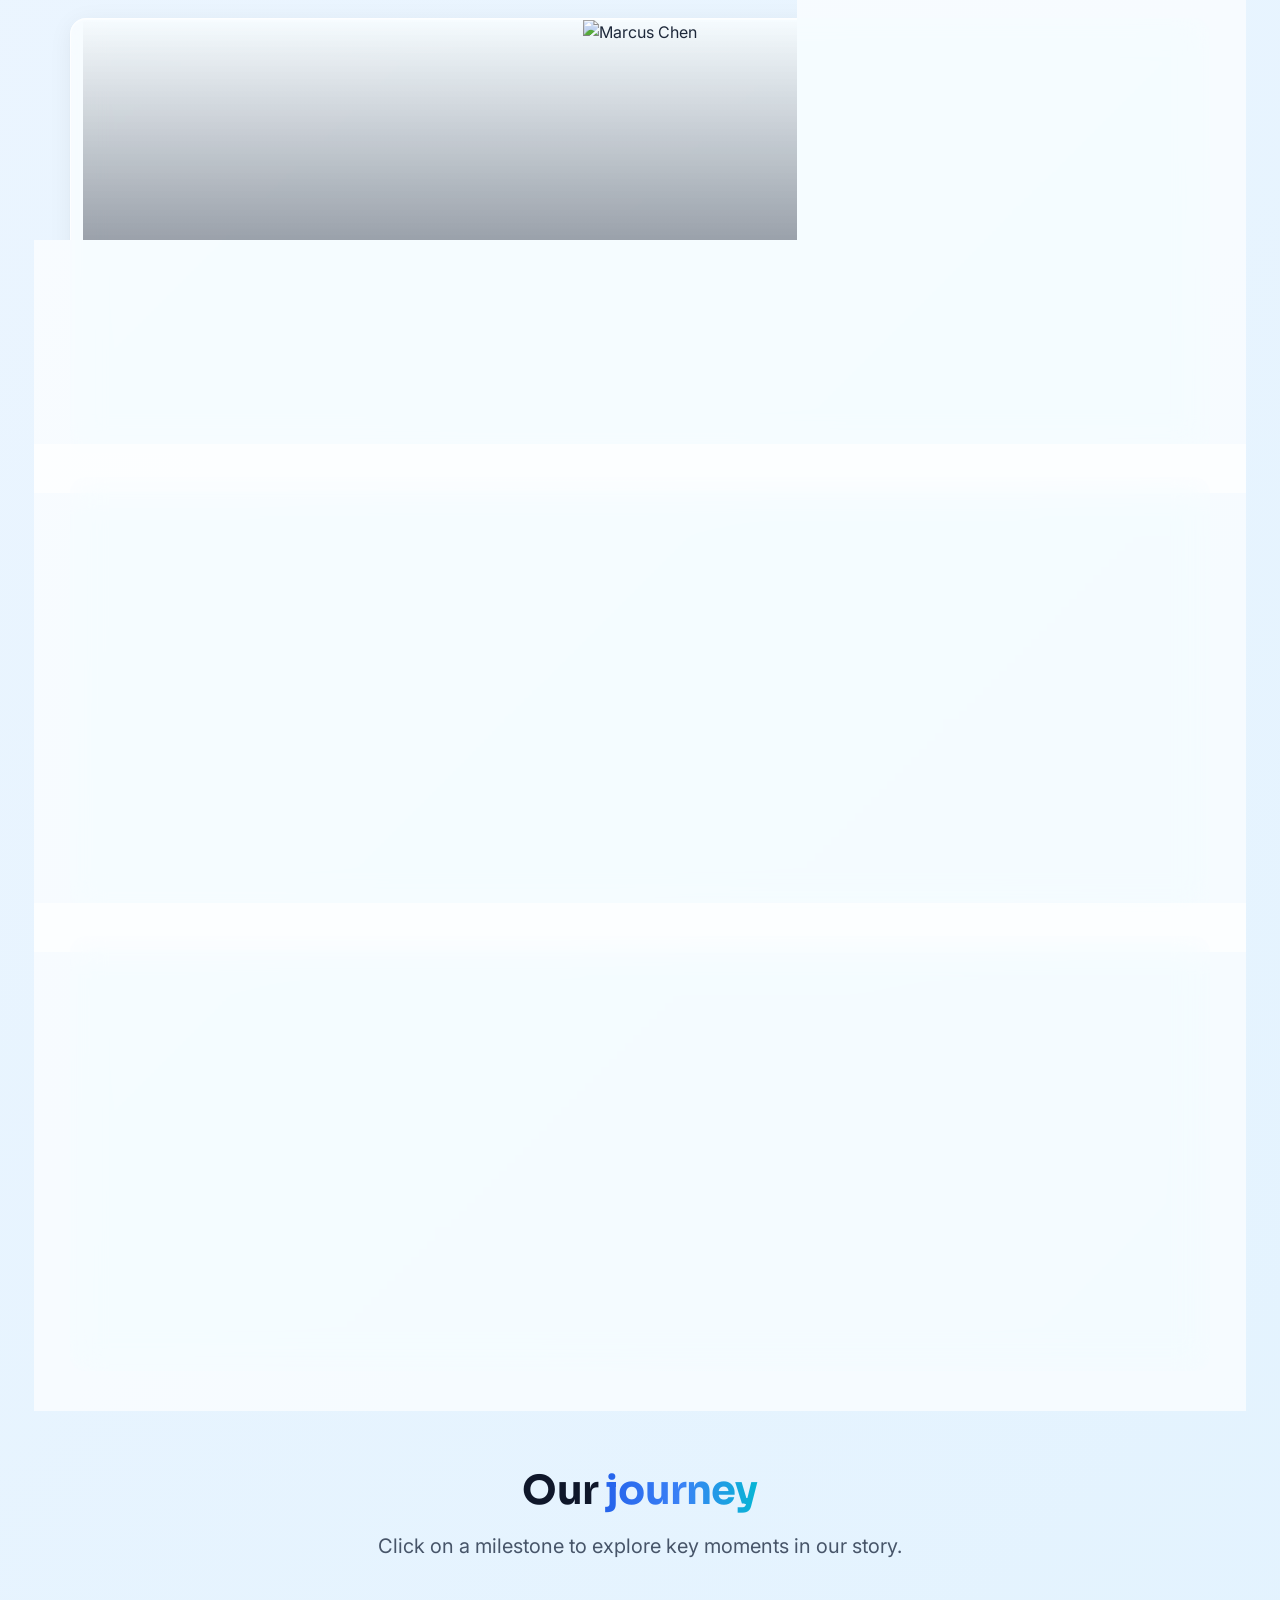
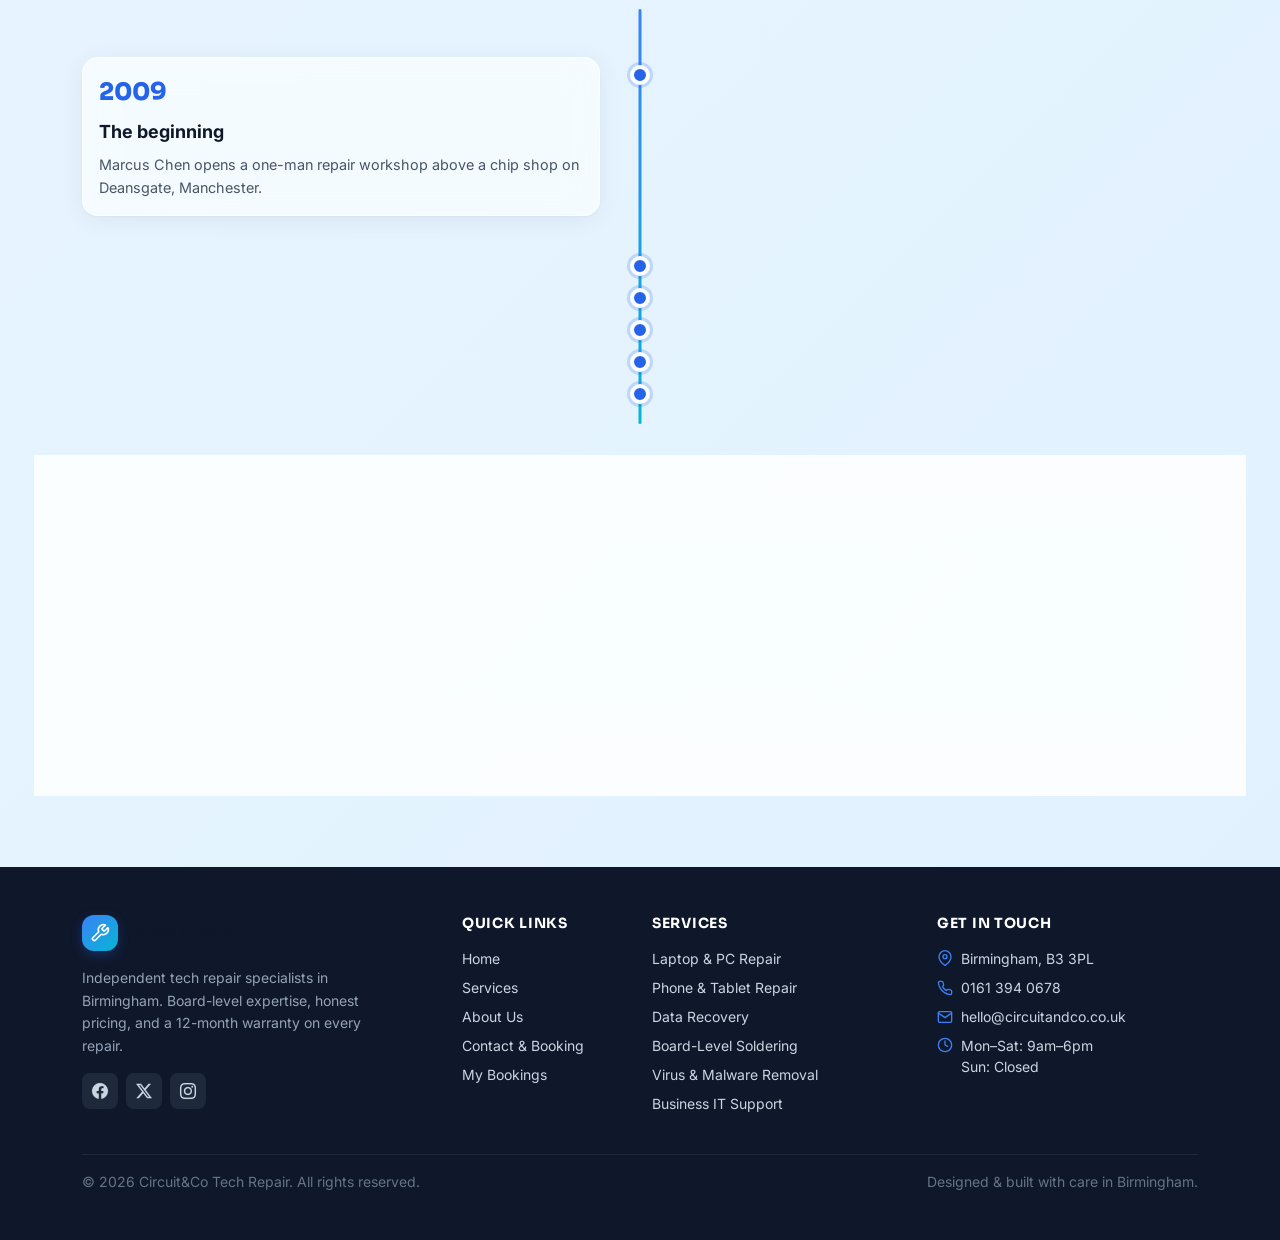
==== commit ffd4f26e: "Update about section with cards and animation" ====
--- a/about.html
+++ b/about.html
@@ -3,7 +3,7 @@
   <head>
     <meta charset="UTF-8" />
     <meta name="viewport" content="width=device-width, initial-scale=1.0" />
-    <meta name="description" content="About Circuit&Co — Manchester's independent tech repair specialists since 2010." />
+    <meta name="description" content="About Circuit&Co — Birmingham's independent tech repair specialists since 2010." />
     <title>About | Circuit&Co Tech Repair</title>
     <link href="https://cdn.jsdelivr.net/npm/bootstrap@5.3.3/dist/css/bootstrap.min.css" rel="stylesheet" />
     <link href="https://cdn.jsdelivr.net/npm/bootstrap-icons@1.11.3/font/bootstrap-icons.min.css" rel="stylesheet" />
@@ -45,7 +45,7 @@
       <section class="py-3 pb-2">
         <div class="container text-center" style="max-width: 600px; margin: 0 auto;">
           <h1 class="display-4 fw-bold mb-3 animate-fade-in-up" style="color: var(--slate-900);">About <span class="text-gradient">Circuit&Co</span></h1>
-          <p class="fs-5 animate-fade-in-up" style="color: var(--slate-600); animation-delay: 0.1s;">We are Manchester's independent tech repair specialists — fixing the devices other shops give up on, since 2010.</p>
+          <p class="fs-5 animate-fade-in-up" style="color: var(--slate-600); animation-delay: 0.1s;">We are Birmingham's independent tech repair specialists — fixing the devices other shops give up on, since 2010.</p>
         </div>
       </section>
 
@@ -64,7 +64,7 @@
                     </div>
                     <div>
                       <p class="fs-4 fw-bold mb-0" style="color: var(--slate-900);">15</p>
-                      <p class="small mb-0" style="color: var(--slate-500);">Years serving Manchester</p>
+                      <p class="small mb-0" style="color: var(--slate-500);">Years serving Birmingham</p>
                     </div>
                   </div>
                 </div>
@@ -175,7 +175,7 @@
           <div class="glass-strong p-5 text-center">
             <h2 class="fs-3 fw-bold mb-3" style="color: var(--slate-900);">Come visit the workshop</h2>
             <div class="d-flex flex-wrap justify-content-center gap-4 mb-4" style="color: var(--slate-600);">
-              <span class="d-flex align-items-center gap-2"><svg xmlns="http://www.w3.org/2000/svg" width="20" height="20" viewBox="0 0 24 24" fill="none" stroke="#3b82f6" stroke-width="2" stroke-linecap="round" stroke-linejoin="round"><path d="M21 10c0 7-9 13-9 13s-9-6-9-13a9 9 0 0 1 18 0z"/><circle cx="12" cy="10" r="3"/></svg> 14 Deansgate, Manchester M3 4PR</span>
+              <span class="d-flex align-items-center gap-2"><svg xmlns="http://www.w3.org/2000/svg" width="20" height="20" viewBox="0 0 24 24" fill="none" stroke="#3b82f6" stroke-width="2" stroke-linecap="round" stroke-linejoin="round"><path d="M21 10c0 7-9 13-9 13s-9-6-9-13a9 9 0 0 1 18 0z"/><circle cx="12" cy="10" r="3"/></svg> Birmingham, B3 3PL</span>
               <span class="d-flex align-items-center gap-2"><svg xmlns="http://www.w3.org/2000/svg" width="20" height="20" viewBox="0 0 24 24" fill="none" stroke="#3b82f6" stroke-width="2" stroke-linecap="round" stroke-linejoin="round"><circle cx="12" cy="12" r="10"/><polyline points="12 6 12 12 16 14"/></svg> Mon–Sat: 9am–6pm</span>
             </div>
             <a href="contact.html" class="btn-primary-custom">
@@ -196,7 +196,7 @@
               <span class="brand-icon"><svg xmlns="http://www.w3.org/2000/svg" width="20" height="20" viewBox="0 0 24 24" fill="none" stroke="currentColor" stroke-width="2" stroke-linecap="round" stroke-linejoin="round"><path d="M14.7 6.3a1 1 0 0 0 0 1.4l1.6 1.6a1 1 0 0 0 1.4 0l3.77-3.77a6 6 0 0 1-7.94 7.94l-6.91 6.91a2.12 2.12 0 0 1-3-3l6.91-6.91a6 6 0 0 1 7.94-7.94l-3.76 3.76z"/></svg></span>
               Circuit&Co
             </a>
-            <p class="small" style="color: var(--slate-400); line-height: 1.6; max-width: 280px;">Independent tech repair specialists in Manchester. Board-level expertise, honest pricing, and a 12-month warranty on every repair.</p>
+            <p class="small" style="color: var(--slate-400); line-height: 1.6; max-width: 280px;">Independent tech repair specialists in Birmingham. Board-level expertise, honest pricing, and a 12-month warranty on every repair.</p>
             <div class="d-flex gap-2 mt-3">
               <a href="#" class="footer-social" aria-label="Facebook"><i class="bi bi-facebook"></i></a>
               <a href="#" class="footer-social" aria-label="Twitter"><i class="bi bi-twitter-x"></i></a>
@@ -218,7 +218,7 @@
           <div class="col-lg-3">
             <h3>Get in Touch</h3>
             <ul class="list-unstyled d-flex flex-column gap-2 small">
-              <li class="d-flex align-items-start gap-2"><svg xmlns="http://www.w3.org/2000/svg" width="16" height="16" viewBox="0 0 24 24" fill="none" stroke="#3b82f6" stroke-width="2" stroke-linecap="round" stroke-linejoin="round" style="margin-top: 2px; flex-shrink: 0;"><path d="M21 10c0 7-9 13-9 13s-9-6-9-13a9 9 0 0 1 18 0z"/><circle cx="12" cy="10" r="3"/></svg> 14 Deansgate, Manchester M3 4PR</li>
+              <li class="d-flex align-items-start gap-2"><svg xmlns="http://www.w3.org/2000/svg" width="16" height="16" viewBox="0 0 24 24" fill="none" stroke="#3b82f6" stroke-width="2" stroke-linecap="round" stroke-linejoin="round" style="margin-top: 2px; flex-shrink: 0;"><path d="M21 10c0 7-9 13-9 13s-9-6-9-13a9 9 0 0 1 18 0z"/><circle cx="12" cy="10" r="3"/></svg> Birmingham, B3 3PL</li>
               <li class="d-flex align-items-center gap-2"><svg xmlns="http://www.w3.org/2000/svg" width="16" height="16" viewBox="0 0 24 24" fill="none" stroke="#3b82f6" stroke-width="2" stroke-linecap="round" stroke-linejoin="round" style="flex-shrink: 0;"><path d="M22 16.92v3a2 2 0 0 1-2.18 2 19.79 19.79 0 0 1-8.63-3.07 19.5 19.5 0 0 1-6-6 19.79 19.79 0 0 1-3.07-8.67A2 2 0 0 1 4.11 2h3a2 2 0 0 1 2 1.72 12.84 12.84 0 0 0 .7 2.81 2 2 0 0 1-.45 2.11L8.09 9.91a16 16 0 0 0 6 6l1.27-1.27a2 2 0 0 1 2.11-.45 12.84 12.84 0 0 0 2.81.7A2 2 0 0 1 22 16.92z"/></svg> <a href="tel:+441613940678">0161 394 0678</a></li>
               <li class="d-flex align-items-center gap-2"><svg xmlns="http://www.w3.org/2000/svg" width="16" height="16" viewBox="0 0 24 24" fill="none" stroke="#3b82f6" stroke-width="2" stroke-linecap="round" stroke-linejoin="round" style="flex-shrink: 0;"><path d="M4 4h16c1.1 0 2 .9 2 2v12c0 1.1-.9 2-2 2H4c-1.1 0-2-.9-2-2V6c0-1.1.9-2 2-2z"/><polyline points="22,6 12,13 2,6"/></svg> <a href="mailto:hello@circuitandco.co.uk">hello@circuitandco.co.uk</a></li>
               <li class="d-flex align-items-start gap-2"><svg xmlns="http://www.w3.org/2000/svg" width="16" height="16" viewBox="0 0 24 24" fill="none" stroke="#3b82f6" stroke-width="2" stroke-linecap="round" stroke-linejoin="round" style="margin-top: 2px; flex-shrink: 0;"><circle cx="12" cy="12" r="10"/><polyline points="12 6 12 12 16 14"/></svg> Mon–Sat: 9am–6pm<br>Sun: Closed</li>
@@ -227,7 +227,7 @@
         </div>
         <div class="mt-4 pt-3 d-flex flex-column flex-sm-row justify-content-between align-items-center gap-2 small" style="border-top: 1px solid var(--slate-800); color: var(--slate-500);">
           <p class="mb-0">&copy; <span id="current-year"></span> Circuit&Co Tech Repair. All rights reserved.</p>
-          <p class="mb-0">Designed &amp; built with care in Manchester.</p>
+          <p class="mb-0">Designed &amp; built with care in Birmingham.</p>
         </div>
       </div>
     </footer>
@@ -236,6 +236,24 @@
     <button class="back-to-top" id="backToTop" aria-label="Back to top">
       <svg xmlns="http://www.w3.org/2000/svg" width="20" height="20" viewBox="0 0 24 24" fill="none" stroke="currentColor" stroke-width="2" stroke-linecap="round" stroke-linejoin="round"><polyline points="18 15 12 9 6 15"/></svg>
     </button>
+
+    <!--  Team member modal, populated on open by about.js -->
+    <div class="modal fade service-modal" id="teamModal" tabindex="-1" aria-labelledby="teamModalLabel" aria-hidden="true">
+      <div class="modal-dialog modal-dialog-centered">
+        <div class="modal-content service-modal-content">
+          <button type="button" class="btn-close service-modal-close" data-bs-dismiss="modal" aria-label="Close"></button>
+          <div class="service-modal-img-wrap">
+            <img src="" alt="" class="service-modal-img">
+            <div class="service-modal-img-overlay"></div>
+          </div>
+          <div class="modal-body p-4 p-md-5 text-center">
+            <h2 id="teamModalLabel" class="fs-3 fw-bold mb-1 service-modal-title" style="color: var(--slate-900);"></h2>
+            <p class="text-primary-600 fw-medium mb-3 service-modal-role"></p>
+            <p class="service-modal-desc mb-0" style="color: var(--slate-600); line-height: 1.7;"></p>
+          </div>
+        </div>
+      </div>
+    </div>
 
     <script src="https://code.jquery.com/jquery-3.7.1.min.js"></script>
     <script src="https://cdn.jsdelivr.net/npm/bootstrap@5.3.3/dist/js/bootstrap.bundle.min.js"></script>
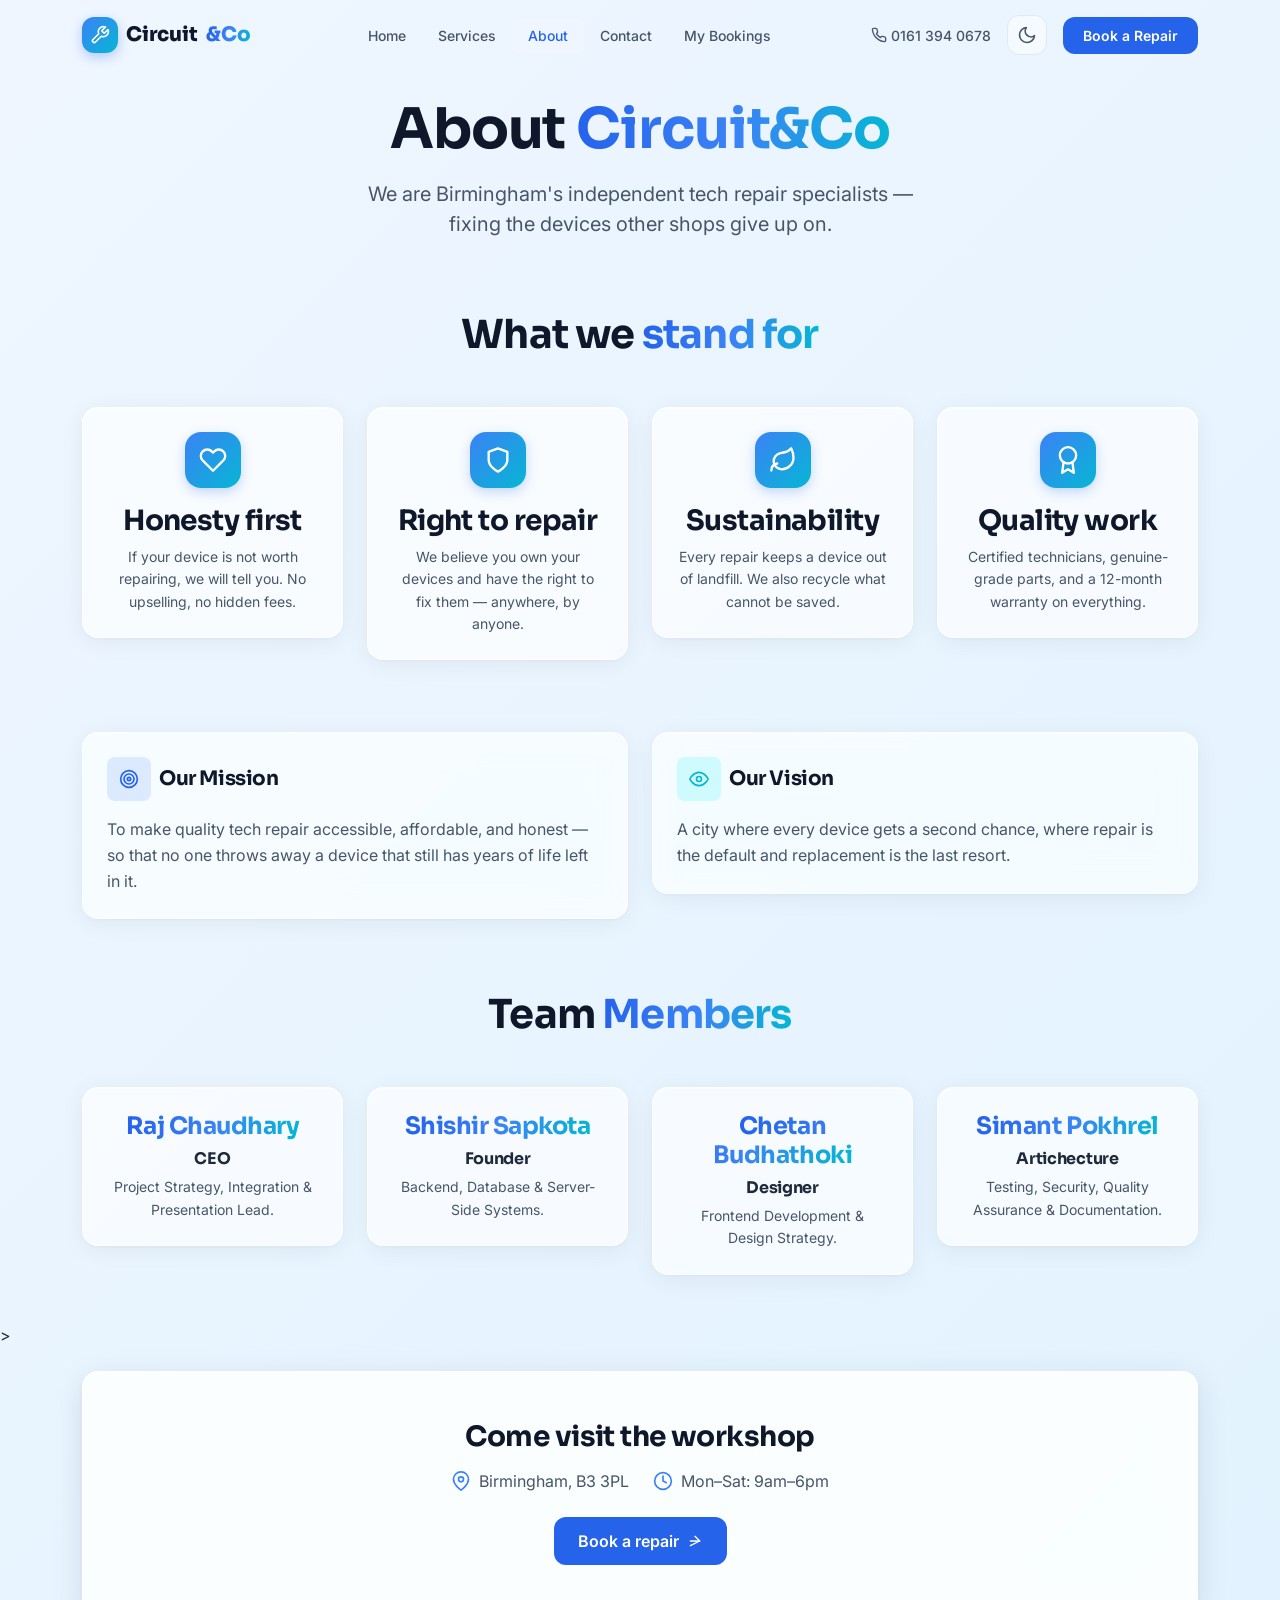
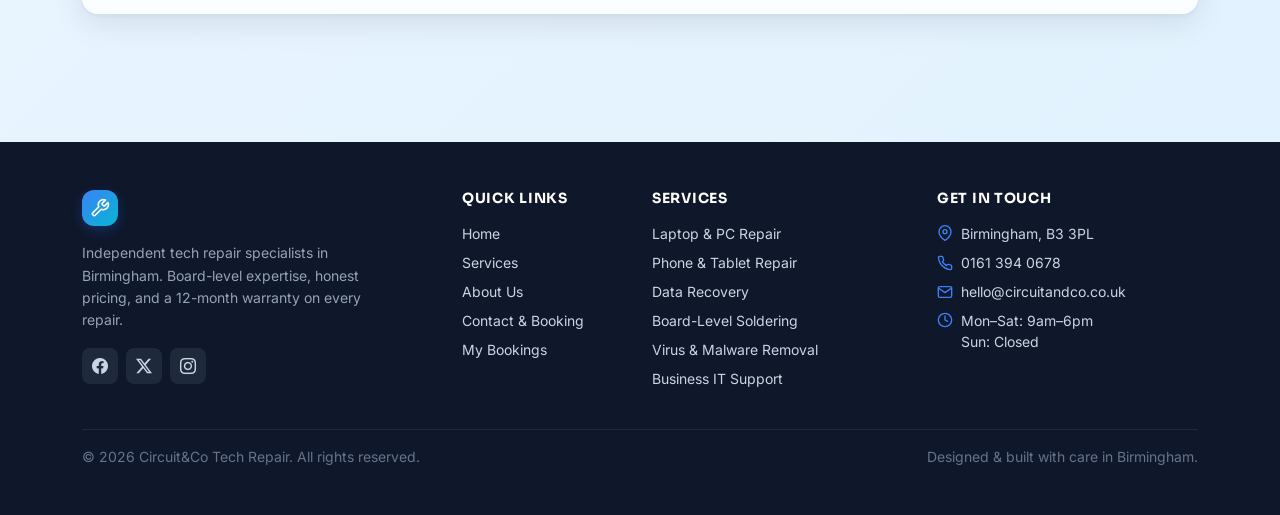
==== commit 96bfb33b: "Update about html" ====
--- a/about.html
+++ b/about.html
@@ -45,42 +45,11 @@
       <section class="py-3 pb-2">
         <div class="container text-center" style="max-width: 600px; margin: 0 auto;">
           <h1 class="display-4 fw-bold mb-3 animate-fade-in-up" style="color: var(--slate-900);">About <span class="text-gradient">Circuit&Co</span></h1>
-          <p class="fs-5 animate-fade-in-up" style="color: var(--slate-600); animation-delay: 0.1s;">We are Birmingham's independent tech repair specialists — fixing the devices other shops give up on, since 2010.</p>
-        </div>
-      </section>
-
-      <section class="py-4">
-        <div class="container">
-          <div class="row align-items-center g-5">
-            <div class="col-lg-6">
-              <div class="position-relative">
-                <div class="hero-img-wrap">
-                  <img src="https://images.pexels.com/photos/4489776/pexels-photo-4489776.jpeg?auto=compress&cs=tinysrgb&h=650&w=940" alt="Two technicians working in a repair workshop" style="height: 400px;" loading="lazy" />
-                </div>
-                <div class="glass-strong position-absolute p-3" style="bottom: -24px; right: -16px; max-width: 220px;">
-                  <div class="d-flex align-items-center gap-2">
-                    <div class="d-flex align-items-center justify-content-center rounded-3" style="width: 48px; height: 48px; background: var(--primary-100); color: var(--primary-600);">
-                      <svg xmlns="http://www.w3.org/2000/svg" width="24" height="24" viewBox="0 0 24 24" fill="none" stroke="currentColor" stroke-width="2" stroke-linecap="round" stroke-linejoin="round"><circle cx="12" cy="8" r="7"/><polyline points="8.21 13.89 7 23 12 20 17 23 15.79 13.88"/></svg>
-                    </div>
-                    <div>
-                      <p class="fs-4 fw-bold mb-0" style="color: var(--slate-900);">15</p>
-                      <p class="small mb-0" style="color: var(--slate-500);">Years serving Birmingham</p>
-                    </div>
-                  </div>
-                </div>
-              </div>
-            </div>
-            <div class="col-lg-6">
-              <h2 class="fs-3 fw-bold mb-4" style="color: var(--slate-900);">Our story</h2>
-              <div class="d-flex flex-column gap-3" style="color: var(--slate-600); line-height: 1.7;">
-                <p>Circuit&Co started in 2009 as a one-man workshop above a chip shop on Deansgate. Our founder, Marcus Chen, had just left a major manufacturer's repair team and was frustrated by how much perfectly good hardware was being thrown away.</p>
-                <p>Fifteen years later, we have grown into a team of six certified technicians with a reputation for taking on the repairs other shops call impossible — liquid-damaged logic boards, dead SSDs, phones that have been through the washing machine.</p>
-                <p>We are still independent, still honest, and still believe that a repair should always cost less than a replacement. That is why we offer a no-fix, no-fee guarantee on every diagnostic.</p>
-              </div>
-            </div>
-          </div>
-        </div>
-      </section>
+          <p class="fs-5 animate-fade-in-up" style="color: var(--slate-600); animation-delay: 0.1s;">We are Birmingham's independent tech repair specialists — fixing the devices other shops give up on.</p>
+        </div>
+      </section>
+
+      
 
       <section class="py-5">
         <div class="container">
@@ -152,23 +121,42 @@
       <section class="py-5">
         <div class="container">
           <div class="text-center mb-5" style="max-width: 600px; margin: 0 auto;">
-            <h2 class="display-6 fw-bold mb-3" style="color: var(--slate-900);">Meet the <span class="text-gradient">team</span></h2>
-            <p class="fs-5" style="color: var(--slate-600);">The hands behind every repair.</p>
-          </div>
-          <div class="row g-4 stagger" id="team-grid"></div>
-        </div>
-      </section>
-
-      <!-- Interactive Timeline -->
-      <section class="py-5">
-        <div class="container">
-          <div class="text-center mb-5" style="max-width: 600px; margin: 0 auto;">
-            <h2 class="display-6 fw-bold mb-3" style="color: var(--slate-900);">Our <span class="text-gradient">journey</span></h2>
-            <p class="fs-5" style="color: var(--slate-600);">Click on a milestone to explore key moments in our story.</p>
-          </div>
-          <div class="timeline" id="timeline-container"></div>
-        </div>
-      </section>
+            <h2 class="display-6 fw-bold mb-3" style="color: var(--slate-900);">Team <span class="text-gradient">Members</span></h2>
+          </div>
+          <div class="row g-4 stagger">
+            <div class="col-sm-6 col-lg-3">
+              <div class="glass p-4 text-center">
+                <h4><span class="text-gradient">Raj Chaudhary</span></h4>
+                <h6>CEO</h6>
+                <p class="small mb-0" style="color: var(--slate-600); line-height: 1.6;">Project Strategy, Integration & Presentation Lead.</p>
+              </div>
+            </div>
+            <div class="col-sm-6 col-lg-3">
+              <div class="glass p-4 text-center">
+                <h4><span class="text-gradient">Shishir Sapkota</span></h4>
+                <h6>Founder</h6>
+                <p class="small mb-0" style="color: var(--slate-600); line-height: 1.6;">Backend, Database & Server-Side Systems.</p>
+              </div>
+            </div>
+            <div class="col-sm-6 col-lg-3">
+              <div class="glass p-4 text-center">
+                <h4><span class="text-gradient">Chetan Budhathoki</span></h4>
+                <h6>Designer</h6>
+                <p class="small mb-0" style="color: var(--slate-600); line-height: 1.6;"> Frontend Development & Design Strategy.</p>
+              </div>
+            </div>
+            <div class="col-sm-6 col-lg-3">
+              <div class="glass p-4 text-center">
+                <h4><span class="text-gradient">Simant Pokhrel</span></h4>
+                <h6>Artichecture</h6>
+                <p class="small mb-0" style="color: var(--slate-600); line-height: 1.6;">Testing, Security, Quality Assurance & Documentation.</p>
+              </div>
+            </div>
+          </div>
+        </div>
+      </section>>
+
+      
 
       <section class="py-4 pb-5">
         <div class="container">
@@ -259,7 +247,6 @@
     <script src="https://cdn.jsdelivr.net/npm/bootstrap@5.3.3/dist/js/bootstrap.bundle.min.js"></script>
     <script src="data.js"></script>
     <script src="app.js"></script>
-    <script src="about.js"></script>
     <script>document.getElementById('current-year').textContent = new Date().getFullYear();</script>
   </body>
 </html>
--- a/style.css
+++ b/style.css
@@ -215,6 +215,112 @@
   box-shadow: 0 12px 40px rgba(15, 23, 42, 0.12);
   transform: translateY(-4px);
 }
+.service-card:active {
+  transform: translateY(-1px) scale(0.98);
+  transition: transform 0.1s ease;
+}
+.service-card:focus-visible {
+  outline: 2px solid var(--primary-500);
+  outline-offset: 3px;
+}
+.service-card-img-wrap { overflow: hidden; }
+.service-card-img {
+  transition: transform 0.5s ease;
+}
+.service-card:hover .service-card-img {
+  transform: scale(1.08);
+}
+.service-card:hover .service-card-icon {
+  transform: rotate(-6deg) scale(1.05);
+}
+.service-card-icon {
+  transition: transform 0.3s ease;
+}
+.service-card-expand {
+  position: absolute;
+  top: 12px;
+  right: 12px;
+  width: 32px;
+  height: 32px;
+  display: flex;
+  align-items: center;
+  justify-content: center;
+  border-radius: 50%;
+  background: rgba(255, 255, 255, 0.85);
+  backdrop-filter: blur(8px);
+  color: var(--primary-600);
+  opacity: 0;
+  transform: translateY(-6px);
+  transition: all 0.25s ease;
+}
+.service-card:hover .service-card-expand,
+.service-card:focus-visible .service-card-expand {
+  opacity: 1;
+  transform: translateY(0);
+}
+
+/* ===== Service detail modal ===== */
+.service-modal .modal-dialog {
+  max-width: 620px;
+  transform: scale(0.9) translateY(24px);
+  opacity: 0;
+  transition: transform 0.35s cubic-bezier(0.34, 1.56, 0.64, 1), opacity 0.25s ease;
+}
+.service-modal.show .modal-dialog {
+  transform: scale(1) translateY(0);
+  opacity: 1;
+}
+.service-modal-content {
+  background: rgba(255, 255, 255, 0.92);
+  backdrop-filter: blur(20px) saturate(180%);
+  -webkit-backdrop-filter: blur(20px) saturate(180%);
+  border: 1px solid rgba(255, 255, 255, 0.8);
+  border-radius: 1.25rem;
+  overflow: hidden;
+  box-shadow: 0 24px 64px rgba(15, 23, 42, 0.25);
+}
+.service-modal-img-wrap {
+  position: relative;
+  height: 220px;
+  overflow: hidden;
+}
+.service-modal-img {
+  width: 100%;
+  height: 100%;
+  object-fit: cover;
+}
+.service-modal-img-overlay {
+  position: absolute;
+  inset: 0;
+  background: linear-gradient(to top, rgba(15, 23, 42, 0.55), transparent);
+}
+.service-modal-icon {
+  position: absolute;
+  bottom: 16px;
+  left: 20px;
+  width: 52px;
+  height: 52px;
+  display: flex;
+  align-items: center;
+  justify-content: center;
+  border-radius: 0.9rem;
+  background: rgba(255, 255, 255, 0.92);
+  backdrop-filter: blur(8px);
+  color: var(--primary-600);
+  box-shadow: 0 4px 14px rgba(15, 23, 42, 0.15);
+}
+.service-modal-close {
+  position: absolute;
+  top: 14px;
+  right: 14px;
+  z-index: 2;
+  width: 32px;
+  height: 32px;
+  border-radius: 50%;
+  background: rgba(255, 255, 255, 0.85);
+  backdrop-filter: blur(8px);
+  opacity: 1;
+}
 .service-icon-wrap {
   display: flex;
   align-items: center;
@@ -518,6 +624,24 @@
   box-shadow: 0 8px 32px rgba(0, 0, 0, 0.4), inset 0 1px 0 rgba(255, 255, 255, 0.05);
 }
 
+[data-theme="dark"] .service-modal-content {
+  background: rgba(30, 41, 59, 0.92);
+  border: 1px solid rgba(100, 116, 139, 0.25);
+  box-shadow: 0 24px 64px rgba(0, 0, 0, 0.5);
+}
+[data-theme="dark"] .service-modal-title,
+[data-theme="dark"] .service-modal-price {
+  color: var(--slate-100) !important;
+}
+[data-theme="dark"] .service-modal-close {
+  background: rgba(51, 65, 85, 0.85);
+  color: var(--slate-100);
+}
+[data-theme="dark"] .service-card-expand {
+  background: rgba(30, 41, 59, 0.85);
+  color: var(--primary-400, var(--primary-500));
+}
+
 [data-theme="dark"] .navbar-custom.scrolled {
   background: rgba(15, 23, 42, 0.8);
   border-bottom: 1px solid rgba(100, 116, 139, 0.2);
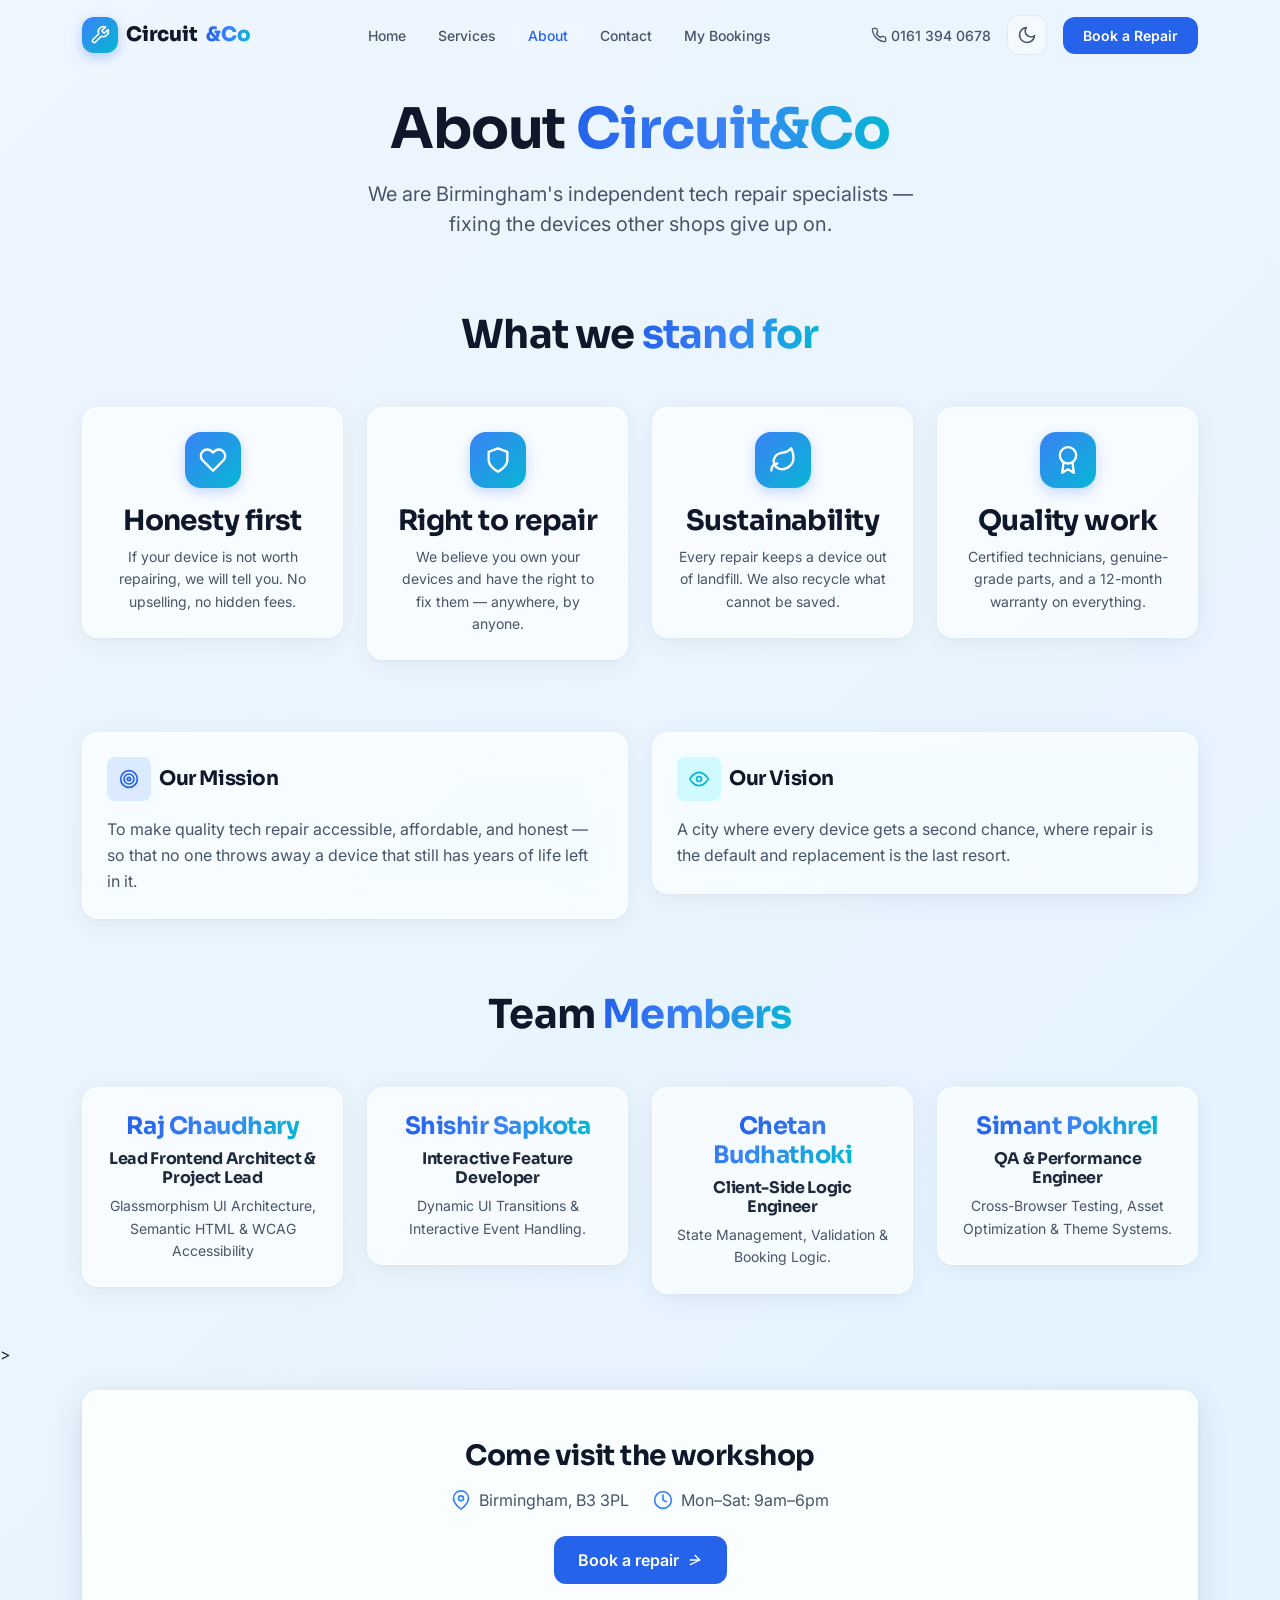
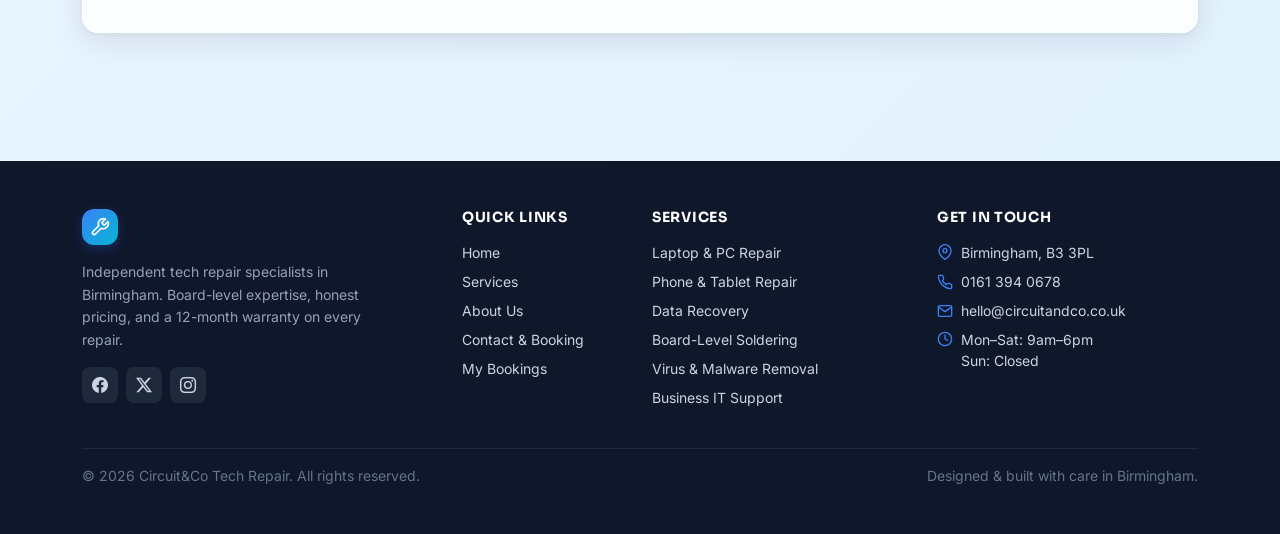
==== commit f38eca97: "Update team member roles and descriptions" ====
--- a/about.html
+++ b/about.html
@@ -127,29 +127,29 @@
             <div class="col-sm-6 col-lg-3">
               <div class="glass p-4 text-center">
                 <h4><span class="text-gradient">Raj Chaudhary</span></h4>
-                <h6>CEO</h6>
-                <p class="small mb-0" style="color: var(--slate-600); line-height: 1.6;">Project Strategy, Integration & Presentation Lead.</p>
+                <h6>Lead Frontend Architect & Project Lead</h6>
+                <p class="small mb-0" style="color: var(--slate-600); line-height: 1.6;">Glassmorphism UI Architecture, Semantic HTML & WCAG Accessibility</p>
               </div>
             </div>
             <div class="col-sm-6 col-lg-3">
               <div class="glass p-4 text-center">
                 <h4><span class="text-gradient">Shishir Sapkota</span></h4>
-                <h6>Founder</h6>
-                <p class="small mb-0" style="color: var(--slate-600); line-height: 1.6;">Backend, Database & Server-Side Systems.</p>
+                <h6>Interactive Feature Developer</h6>
+                <p class="small mb-0" style="color: var(--slate-600); line-height: 1.6;">Dynamic UI Transitions & Interactive Event Handling.</p>
               </div>
             </div>
             <div class="col-sm-6 col-lg-3">
               <div class="glass p-4 text-center">
                 <h4><span class="text-gradient">Chetan Budhathoki</span></h4>
-                <h6>Designer</h6>
-                <p class="small mb-0" style="color: var(--slate-600); line-height: 1.6;"> Frontend Development & Design Strategy.</p>
+                <h6>Client-Side Logic Engineer</h6>
+                <p class="small mb-0" style="color: var(--slate-600); line-height: 1.6;"> State Management, Validation & Booking Logic.</p>
               </div>
             </div>
             <div class="col-sm-6 col-lg-3">
               <div class="glass p-4 text-center">
                 <h4><span class="text-gradient">Simant Pokhrel</span></h4>
-                <h6>Artichecture</h6>
-                <p class="small mb-0" style="color: var(--slate-600); line-height: 1.6;">Testing, Security, Quality Assurance & Documentation.</p>
+                <h6>QA & Performance Engineer</h6>
+                <p class="small mb-0" style="color: var(--slate-600); line-height: 1.6;">Cross-Browser Testing, Asset Optimization & Theme Systems.</p>
               </div>
             </div>
           </div>
--- a/style.css
+++ b/style.css
@@ -316,10 +316,22 @@
   z-index: 2;
   width: 32px;
   height: 32px;
+  border: 0;
   border-radius: 50%;
   background: rgba(255, 255, 255, 0.85);
   backdrop-filter: blur(8px);
   opacity: 1;
+
+  display: flex;
+  align-items: center;
+  justify-content: center;
+
+  color: var(--primary-600);
+  font-size: 20px;
+  cursor: pointer;
+}
+.service-modal-close:hover {
+  background: rgba(255, 255, 255, 0.95);
 }
 .service-icon-wrap {
   display: flex;
@@ -769,170 +781,6 @@
   background: var(--primary-500);
 }
 
-/* ===== Interactive timeline ===== */
-.timeline {
-  position: relative;
-  padding: 2rem 0;
-}
-.timeline::before {
-  content: '';
-  position: absolute;
-  left: 50%;
-  top: 0;
-  bottom: 0;
-  width: 3px;
-  background: linear-gradient(to bottom, var(--primary-500), var(--accent-500));
-  border-radius: 2px;
-  transform: translateX(-50%);
-}
-.timeline-item {
-  position: relative;
-  width: 50%;
-  padding: 1rem 2.5rem 1rem 0;
-}
-.timeline-item:nth-child(even) {
-  margin-left: 50%;
-  padding: 1rem 0 1rem 2.5rem;
-}
-.timeline-dot {
-  position: absolute;
-  right: -10px;
-  top: 1.5rem;
-  width: 20px;
-  height: 20px;
-  border-radius: 50%;
-  background: var(--primary-600);
-  border: 4px solid #fff;
-  box-shadow: 0 0 0 3px rgba(37, 99, 235, 0.2);
-  cursor: pointer;
-  transition: all 0.3s ease;
-  z-index: 2;
-}
-.timeline-item:nth-child(even) .timeline-dot {
-  right: auto;
-  left: -10px;
-}
-.timeline-dot:hover {
-  transform: scale(1.3);
-  box-shadow: 0 0 0 5px rgba(37, 99, 235, 0.3);
-}
-.timeline-content {
-  display: none;
-}
-.timeline-content.show {
-  display: block;
-}
-.timeline-year {
-  font-family: 'Sora', sans-serif;
-  font-weight: 800;
-  font-size: 1.5rem;
-  color: var(--primary-600);
-  margin-bottom: 0.5rem;
-}
-.timeline-title {
-  font-weight: 700;
-  font-size: 1.125rem;
-  color: var(--slate-900);
-  margin-bottom: 0.5rem;
-}
-.timeline-text {
-  color: var(--slate-600);
-  line-height: 1.6;
-  font-size: 0.9rem;
-}
-@media (max-width: 767px) {
-  .timeline::before {
-    left: 20px;
-  }
-  .timeline-item {
-    width: 100%;
-    padding: 1rem 0 1rem 3rem;
-  }
-  .timeline-item:nth-child(even) {
-    margin-left: 0;
-    padding: 1rem 0 1rem 3rem;
-  }
-  .timeline-dot {
-    left: 10px !important;
-    right: auto !important;
-  }
-}
-
-/* ===== Map pins ===== */
-.map-container {
-  position: relative;
-  border-radius: 1.5rem;
-  overflow: hidden;
-  box-shadow: 0 8px 32px rgba(15, 23, 42, 0.12);
-}
-.map-container img {
-  width: 100%;
-  height: 350px;
-  object-fit: cover;
-}
-.map-pin {
-  position: absolute;
-  width: 32px;
-  height: 32px;
-  cursor: pointer;
-  z-index: 5;
-}
-.map-pin svg {
-  filter: drop-shadow(0 4px 8px rgba(0, 0, 0, 0.3));
-  transition: transform 0.3s ease;
-}
-.map-pin:hover svg {
-  transform: scale(1.2) translateY(-4px);
-}
-.map-pin-popup {
-  position: absolute;
-  bottom: calc(100% + 12px);
-  left: 50%;
-  transform: translateX(-50%);
-  background: #fff;
-  border-radius: 0.75rem;
-  padding: 0.75rem 1rem;
-  box-shadow: 0 8px 24px rgba(15, 23, 42, 0.2);
-  white-space: nowrap;
-  font-size: 0.8125rem;
-  opacity: 0;
-  visibility: hidden;
-  transition: all 0.3s ease;
-  z-index: 10;
-}
-.map-pin-popup::after {
-  content: '';
-  position: absolute;
-  top: 100%;
-  left: 50%;
-  transform: translateX(-50%);
-  border: 6px solid transparent;
-  border-top-color: #fff;
-}
-.map-pin.active .map-pin-popup {
-  opacity: 1;
-  visibility: visible;
-  transform: translateX(-50%) translateY(-4px);
-}
-[data-theme="dark"] .map-pin-popup {
-  background: var(--slate-100);
-  color: var(--slate-700);
-}
-[data-theme="dark"] .map-pin-popup::after {
-  border-top-color: var(--slate-100);
-}
-.map-pin-popup strong {
-  display: block;
-  color: var(--slate-900);
-  margin-bottom: 2px;
-}
-[data-theme="dark"] .map-pin-popup strong {
-  color: var(--slate-900);
-}
-.map-pin-popup span {
-  color: var(--slate-500);
-}
-
 /* ===== Pricing summary ===== */
 .pricing-summary {
   border-radius: 1rem;
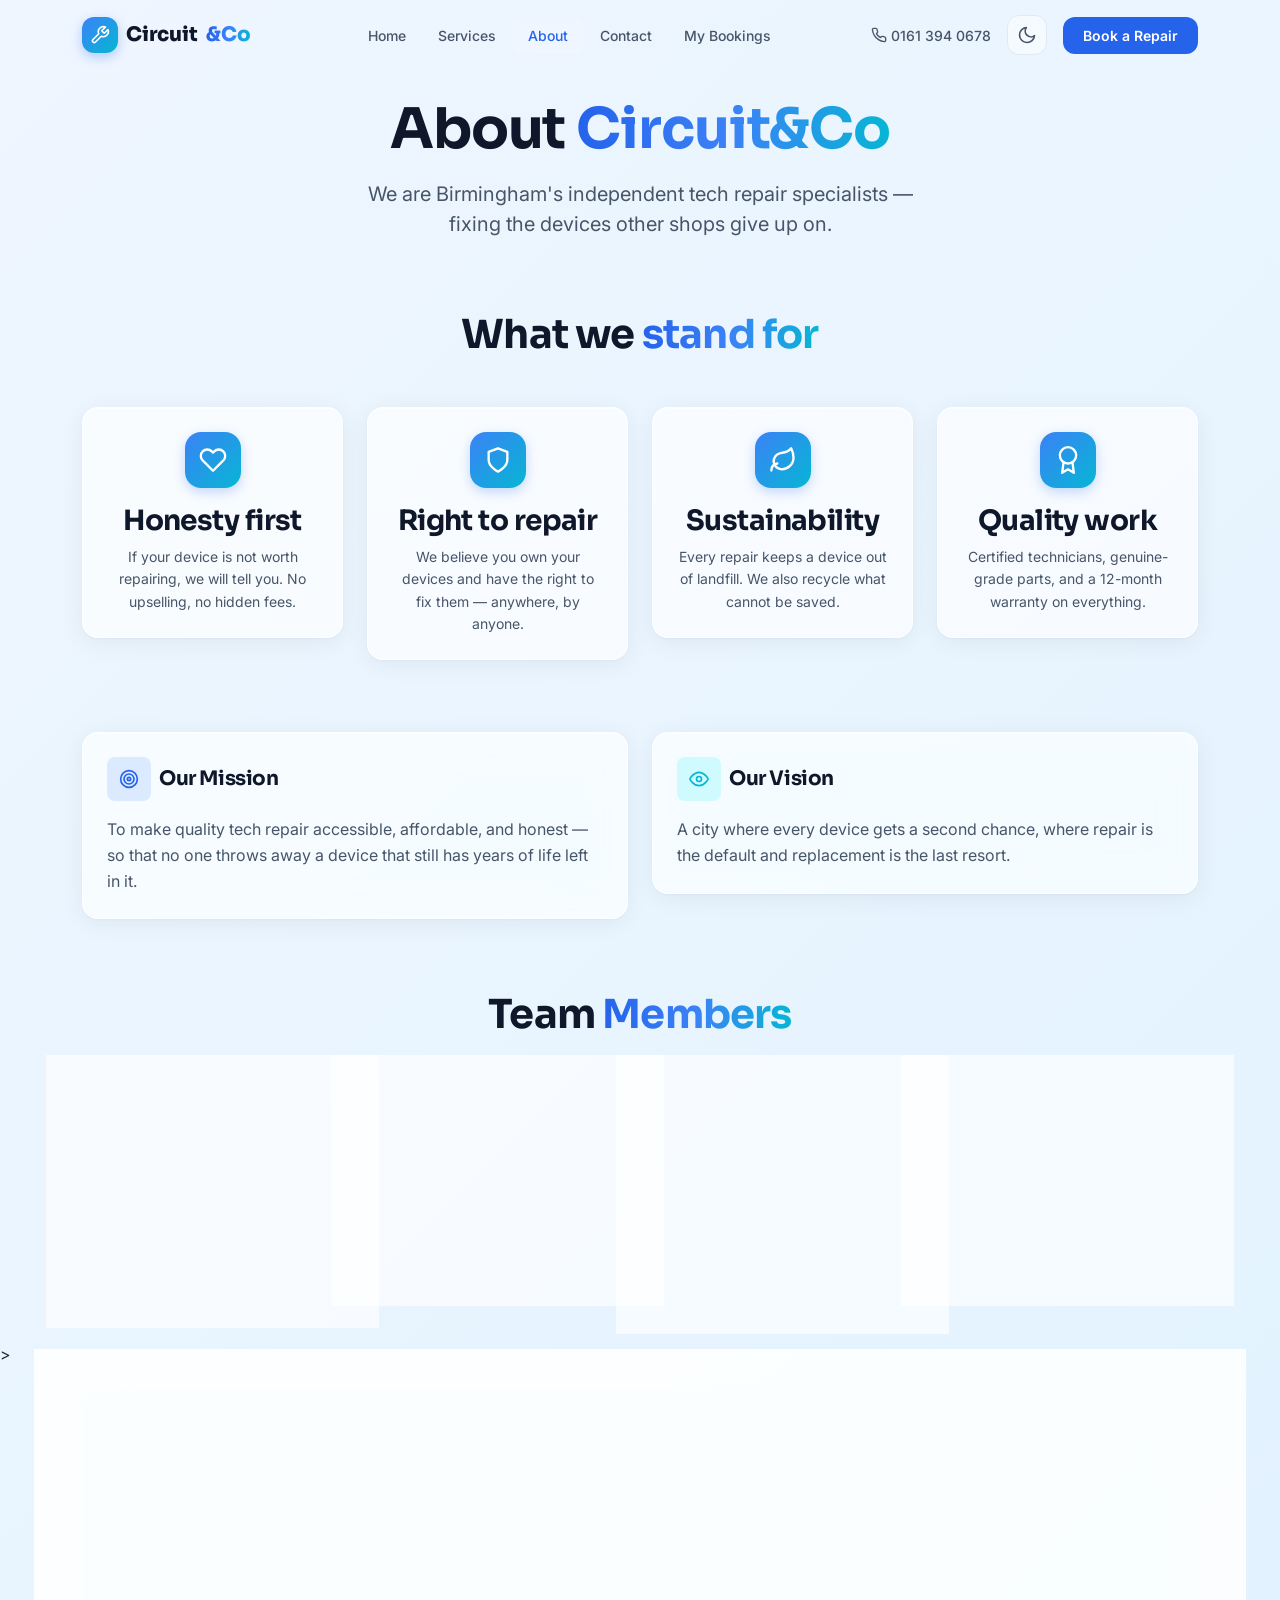
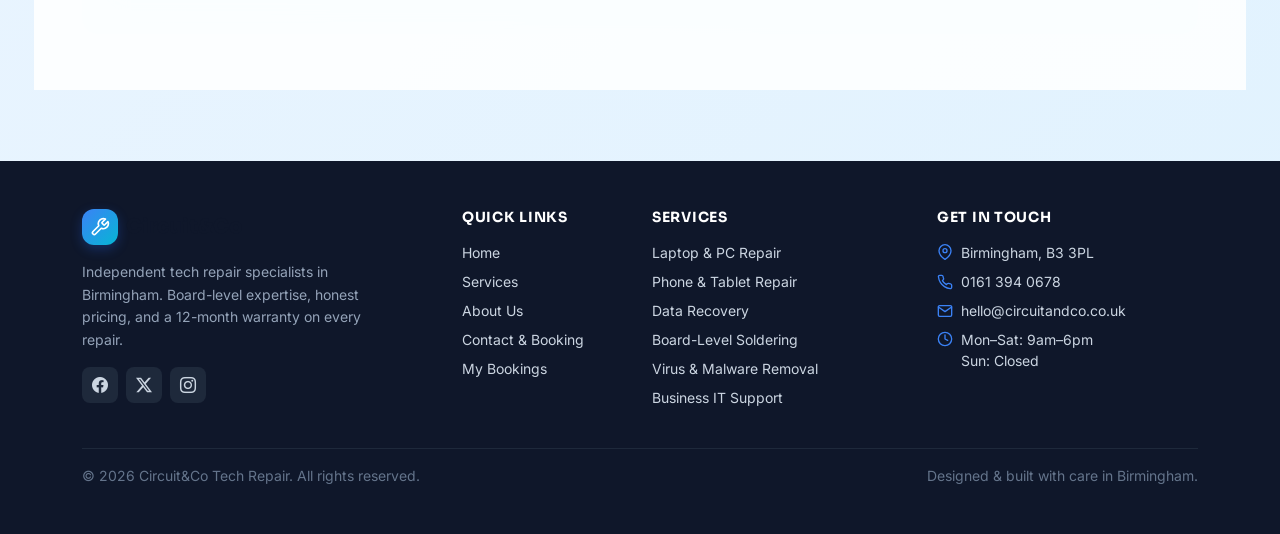
==== commit 18509da3: "Add favicon and apple-touch-icon links Added favicon and apple-touch-icon links to the head." ====
--- a/about.html
+++ b/about.html
@@ -5,6 +5,9 @@
     <meta name="viewport" content="width=device-width, initial-scale=1.0" />
     <meta name="description" content="About Circuit&Co — Birmingham's independent tech repair specialists since 2010." />
     <title>About | Circuit&Co Tech Repair</title>
+    <link rel="icon" type="image/svg+xml" href="assets/favicon.svg" />
+    <link rel="alternate icon" type="image/png" href="assets/favicon-32.png" />
+    <link rel="apple-touch-icon" href="assets/apple-touch-icon.png" />
     <link href="https://cdn.jsdelivr.net/npm/bootstrap@5.3.3/dist/css/bootstrap.min.css" rel="stylesheet" />
     <link href="https://cdn.jsdelivr.net/npm/bootstrap-icons@1.11.3/font/bootstrap-icons.min.css" rel="stylesheet" />
     <link href="style.css" rel="stylesheet" />
--- a/style.css
+++ b/style.css
@@ -316,22 +316,24 @@
   z-index: 2;
   width: 32px;
   height: 32px;
+  padding: 0;
   border: 0;
   border-radius: 50%;
   background: rgba(255, 255, 255, 0.85);
   backdrop-filter: blur(8px);
   opacity: 1;
-
-  display: flex;
-  align-items: center;
-  justify-content: center;
-
+  display: flex;
+  align-items: center;
+  justify-content: center;
   color: var(--primary-600);
-  font-size: 20px;
   cursor: pointer;
 }
 .service-modal-close:hover {
   background: rgba(255, 255, 255, 0.95);
+}
+.service-modal-close svg {
+  width: 18px;
+  height: 18px;
 }
 .service-icon-wrap {
   display: flex;
@@ -647,7 +649,7 @@
 }
 [data-theme="dark"] .service-modal-close {
   background: rgba(51, 65, 85, 0.85);
-  color: var(--slate-100);
+  color: var(--primary-400, var(--primary-500));
 }
 [data-theme="dark"] .service-card-expand {
   background: rgba(30, 41, 59, 0.85);
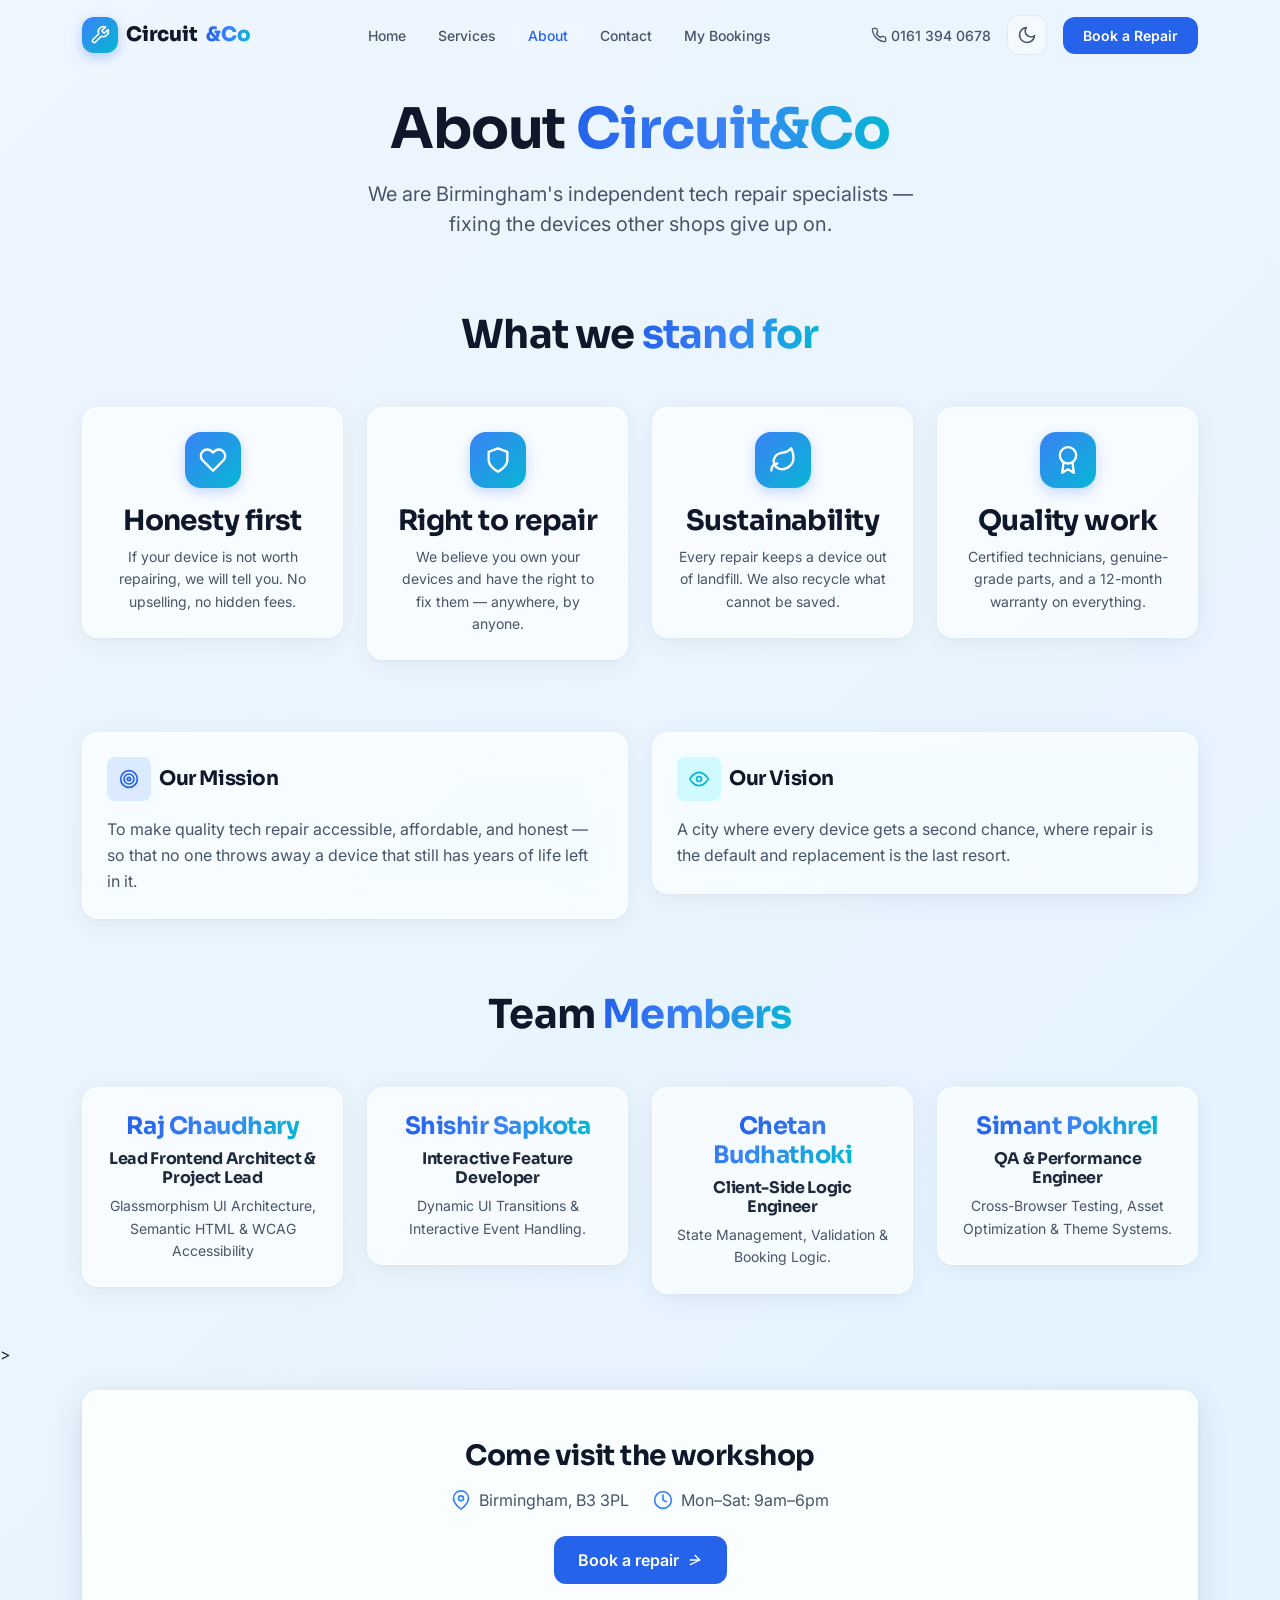
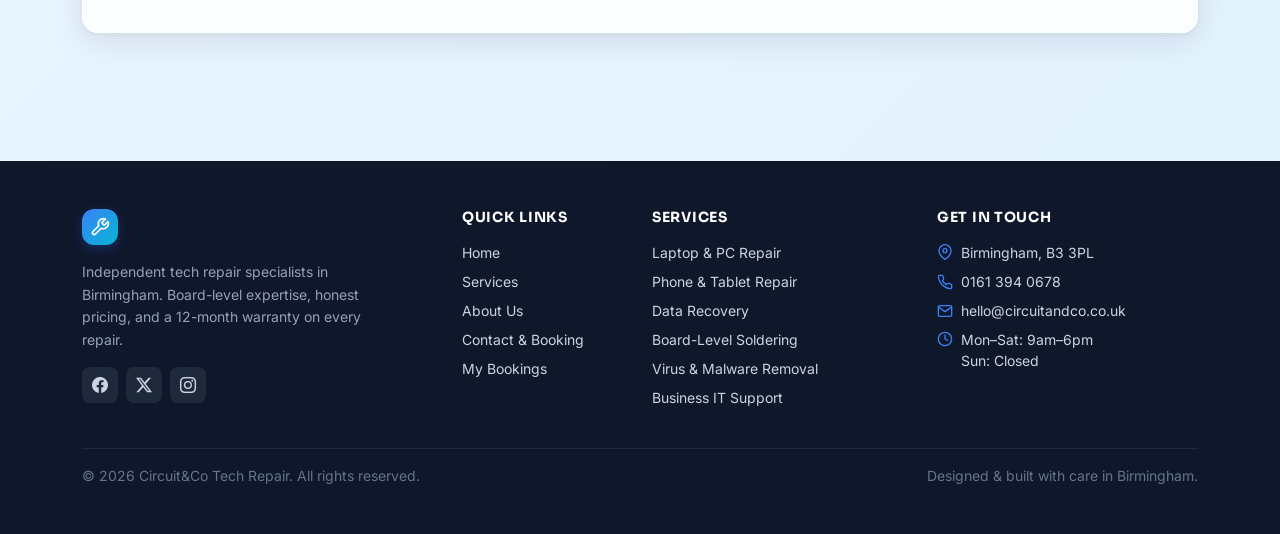
==== commit 3f17a844: "Update favicon links in about.html" ====
--- a/about.html
+++ b/about.html
@@ -5,8 +5,8 @@
     <meta name="viewport" content="width=device-width, initial-scale=1.0" />
     <meta name="description" content="About Circuit&Co — Birmingham's independent tech repair specialists since 2010." />
     <title>About | Circuit&Co Tech Repair</title>
-    <link rel="icon" type="image/svg+xml" href="assets/favicon.svg" />
-    <link rel="alternate icon" type="image/png" href="assets/favicon-32.png" />
+    <link rel="icon" type="image/svg+xml" href="favicon.svg" />
+    <link rel="alternate icon" type="image/png" href="favicon-32.png" />
     <link rel="apple-touch-icon" href="assets/apple-touch-icon.png" />
     <link href="https://cdn.jsdelivr.net/npm/bootstrap@5.3.3/dist/css/bootstrap.min.css" rel="stylesheet" />
     <link href="https://cdn.jsdelivr.net/npm/bootstrap-icons@1.11.3/font/bootstrap-icons.min.css" rel="stylesheet" />
